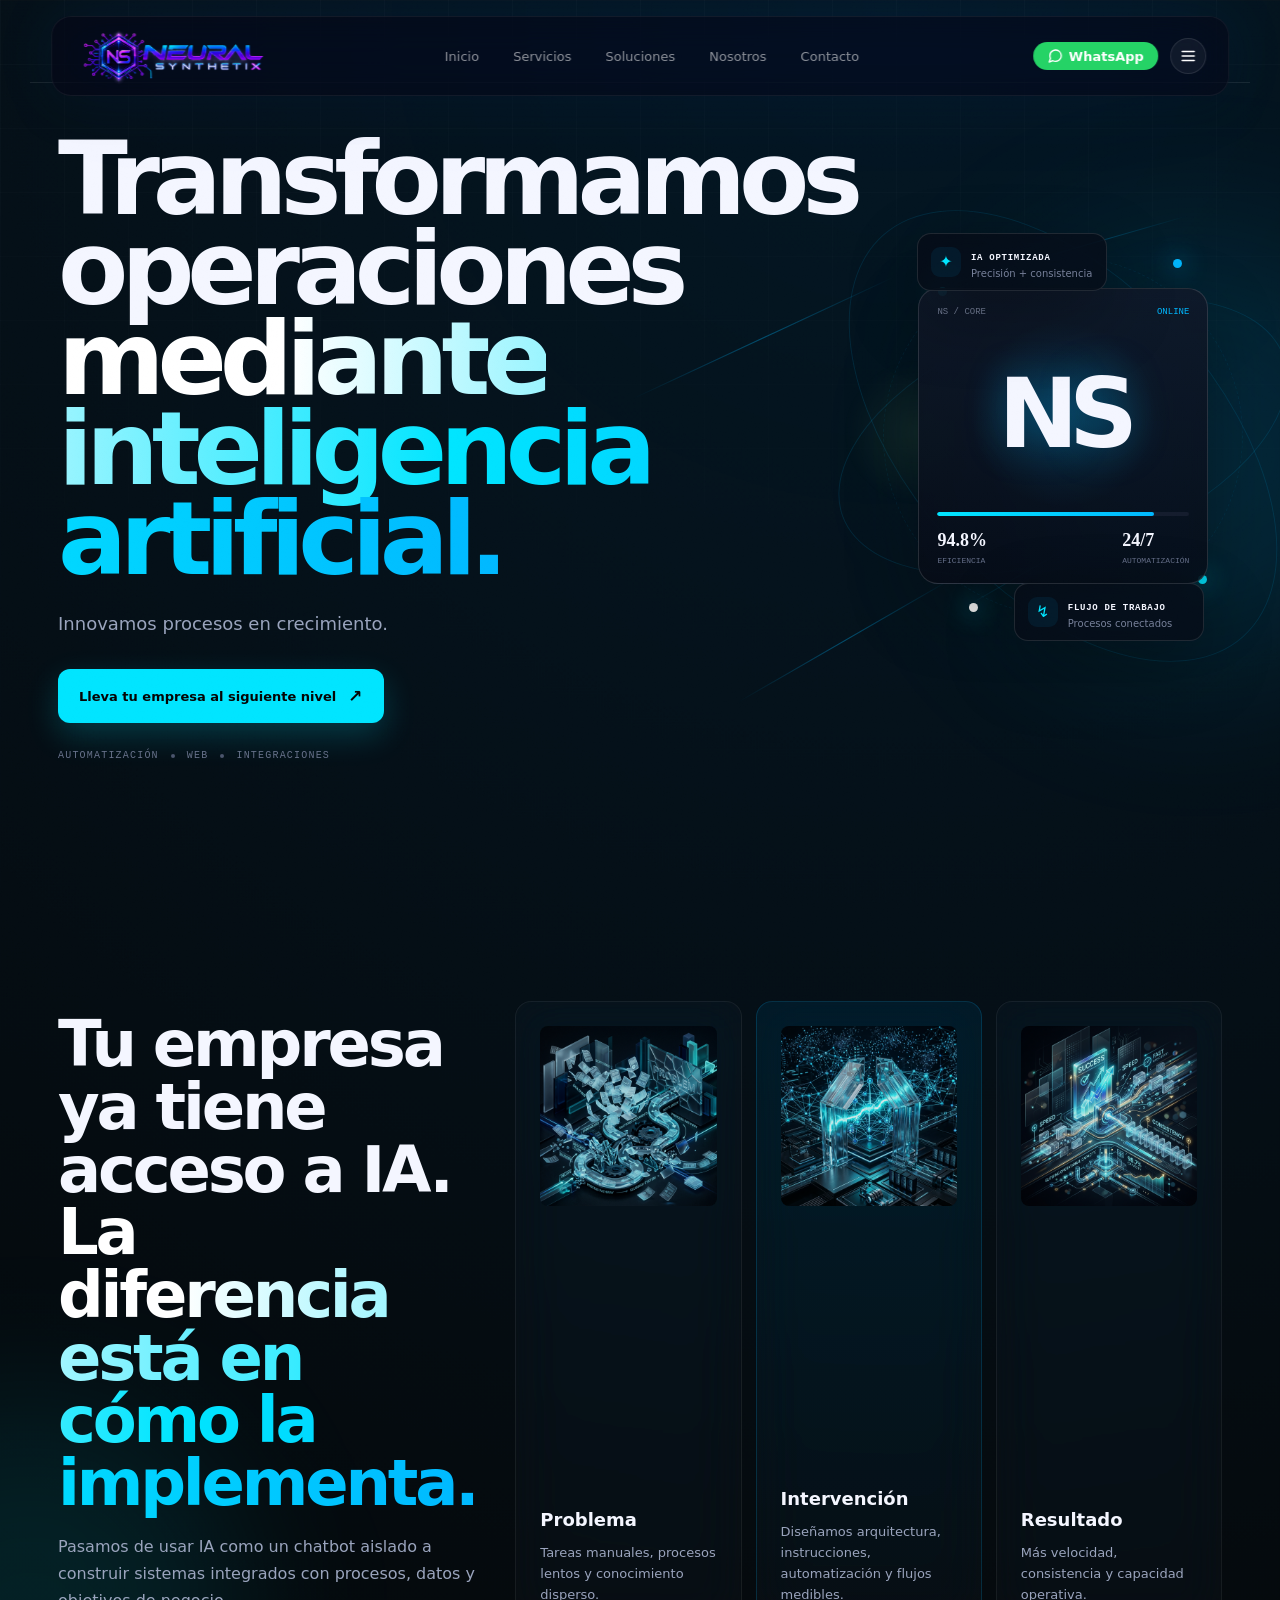
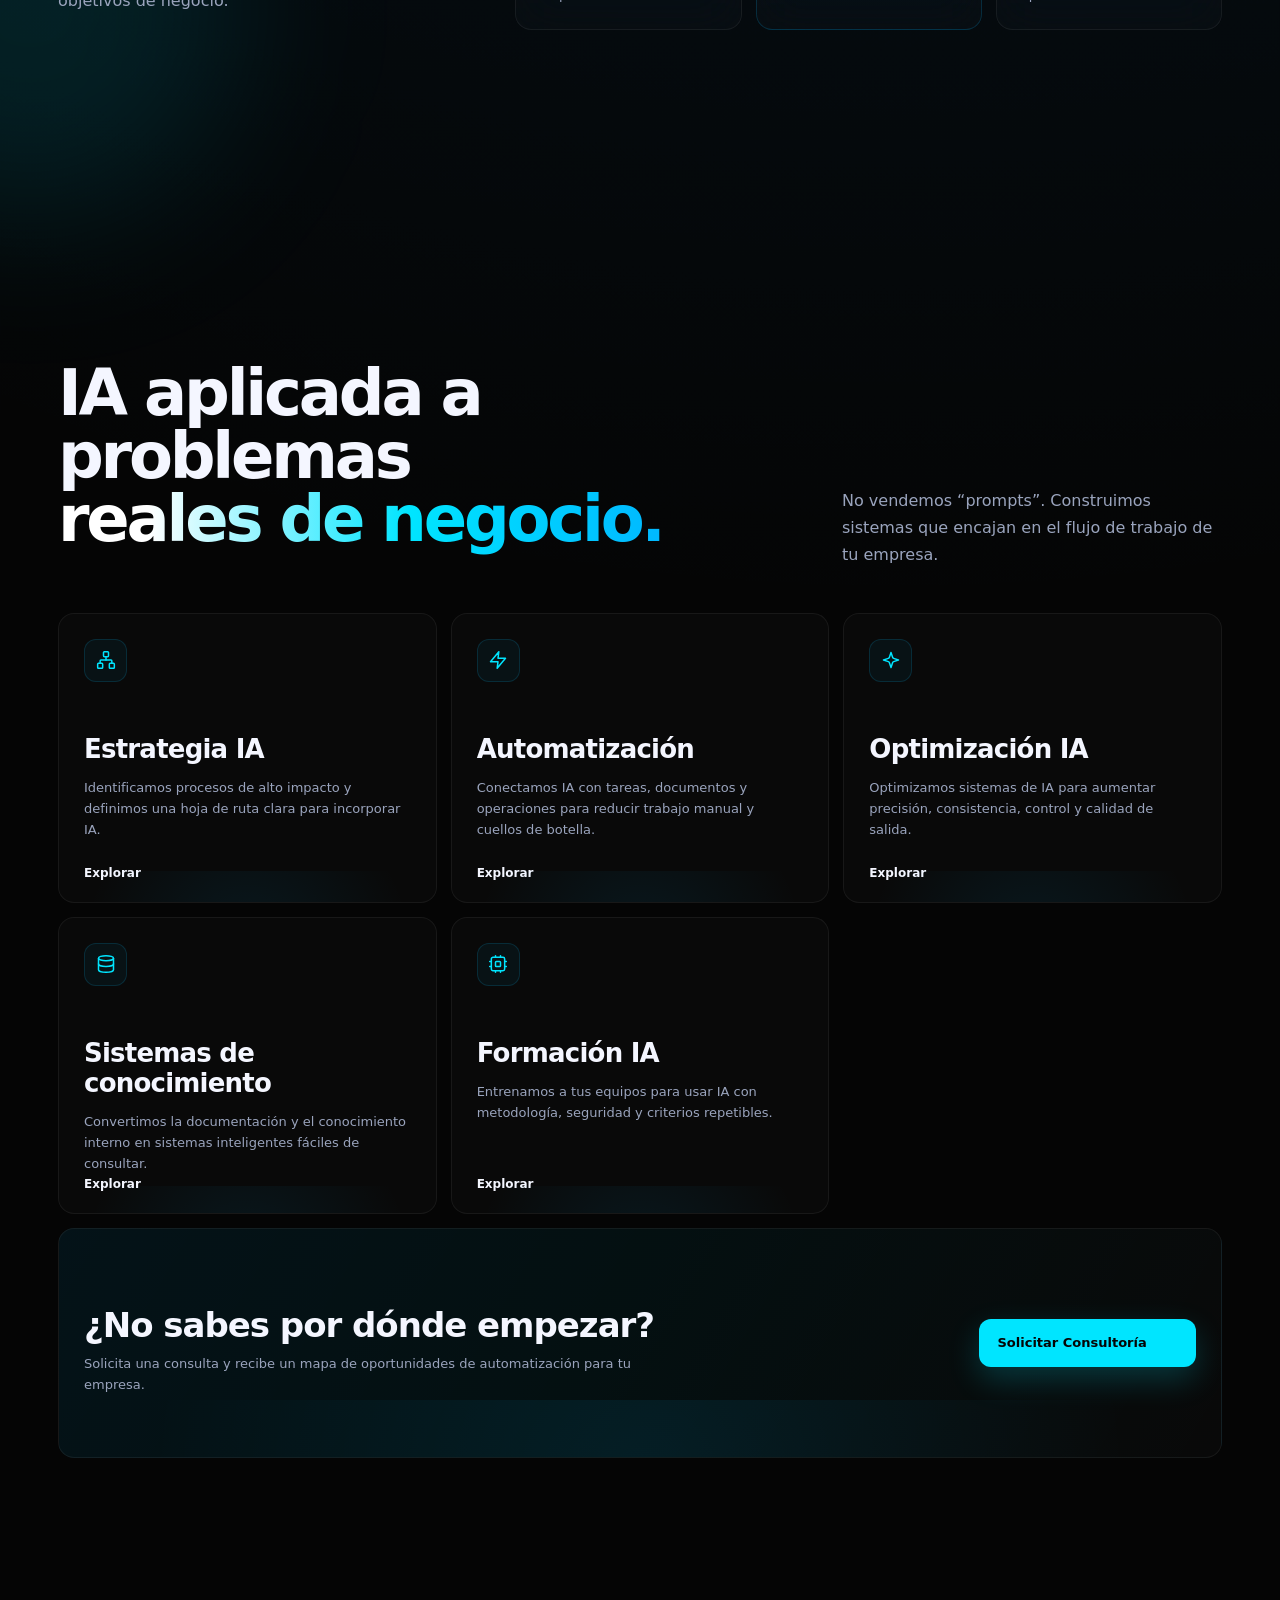
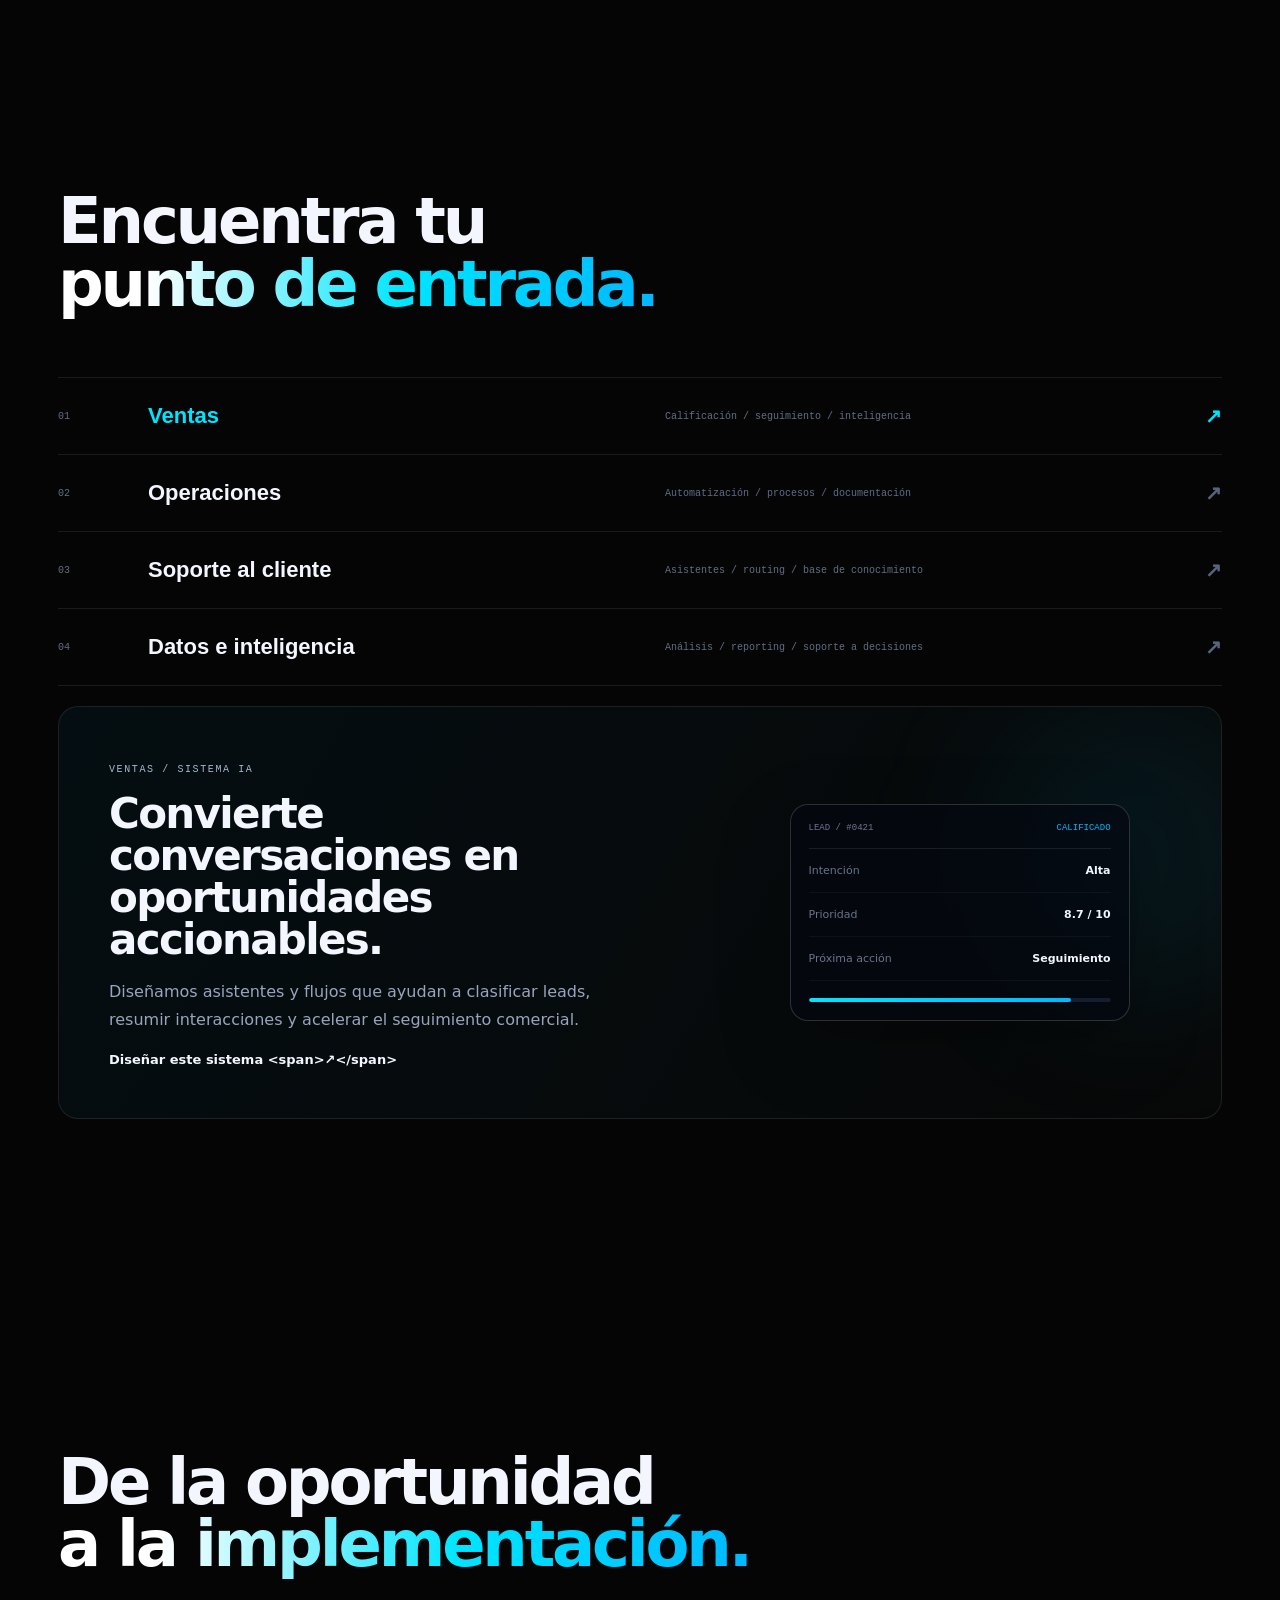
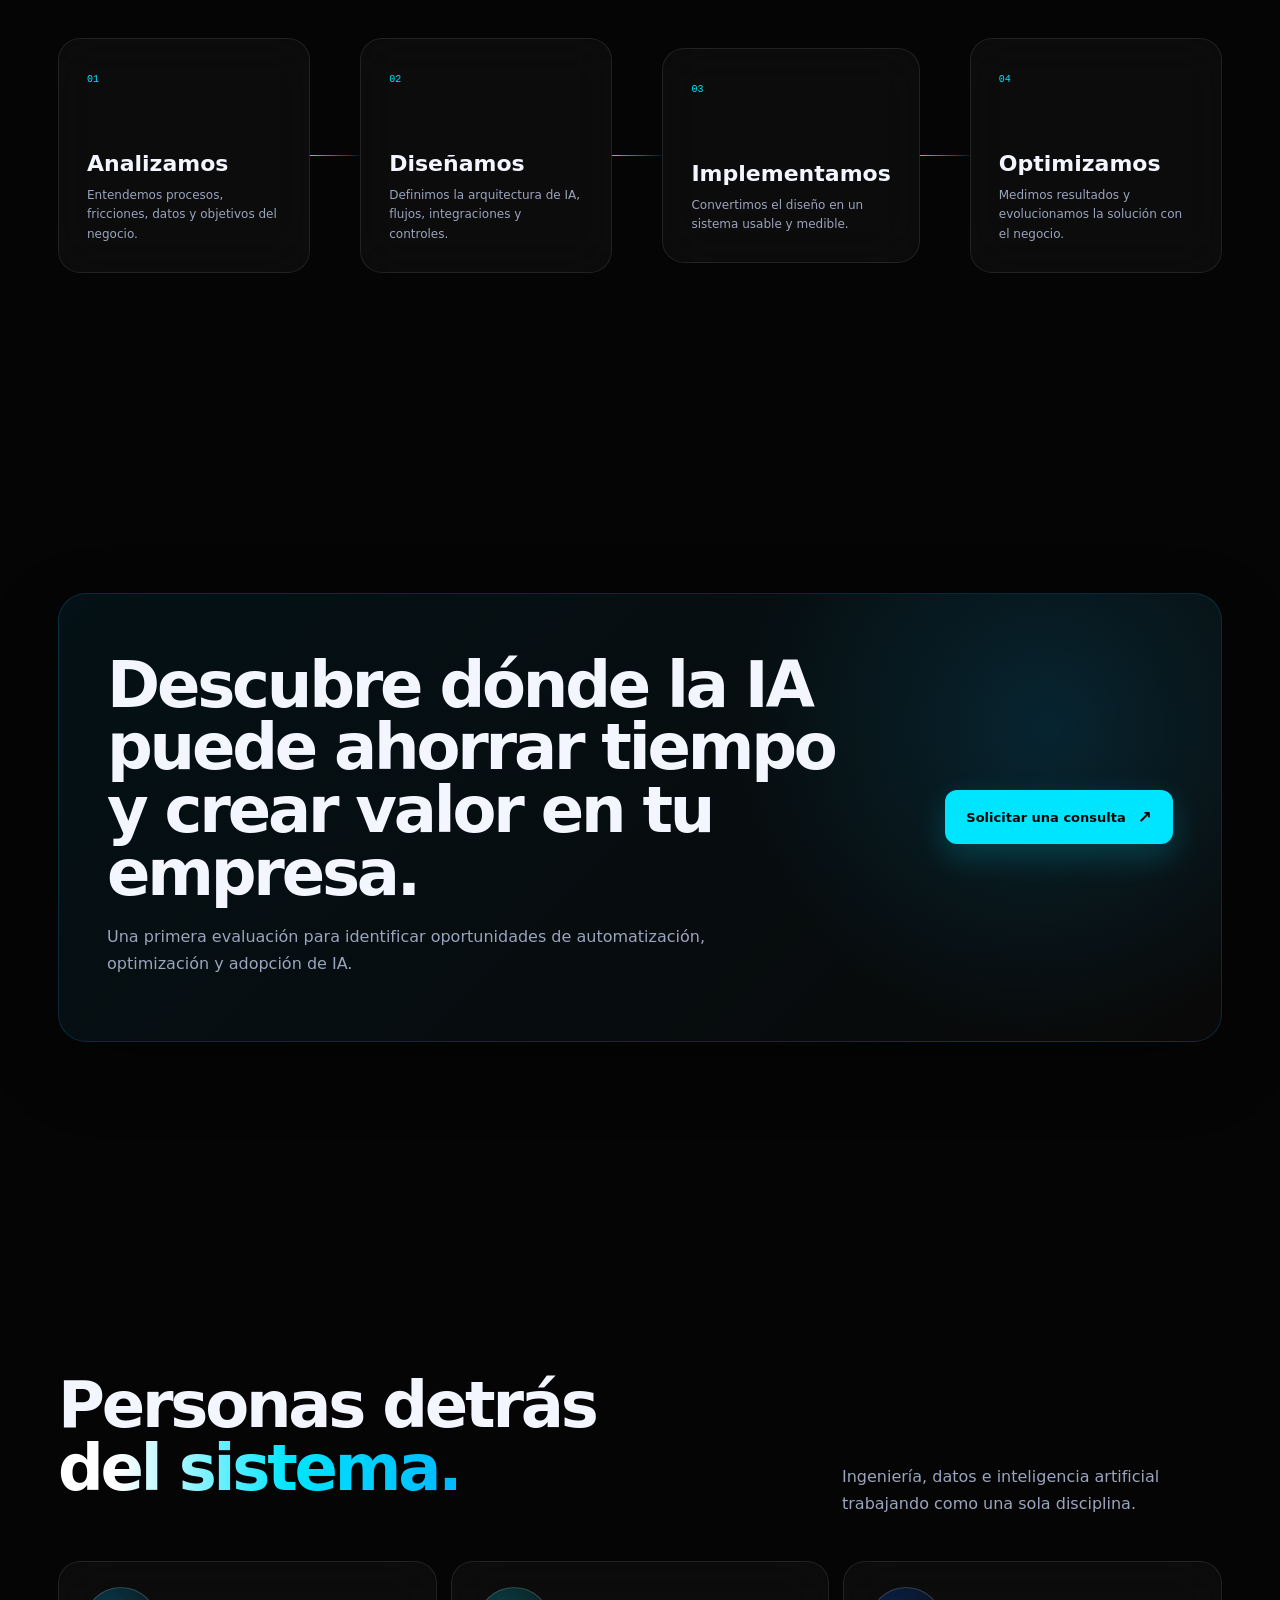
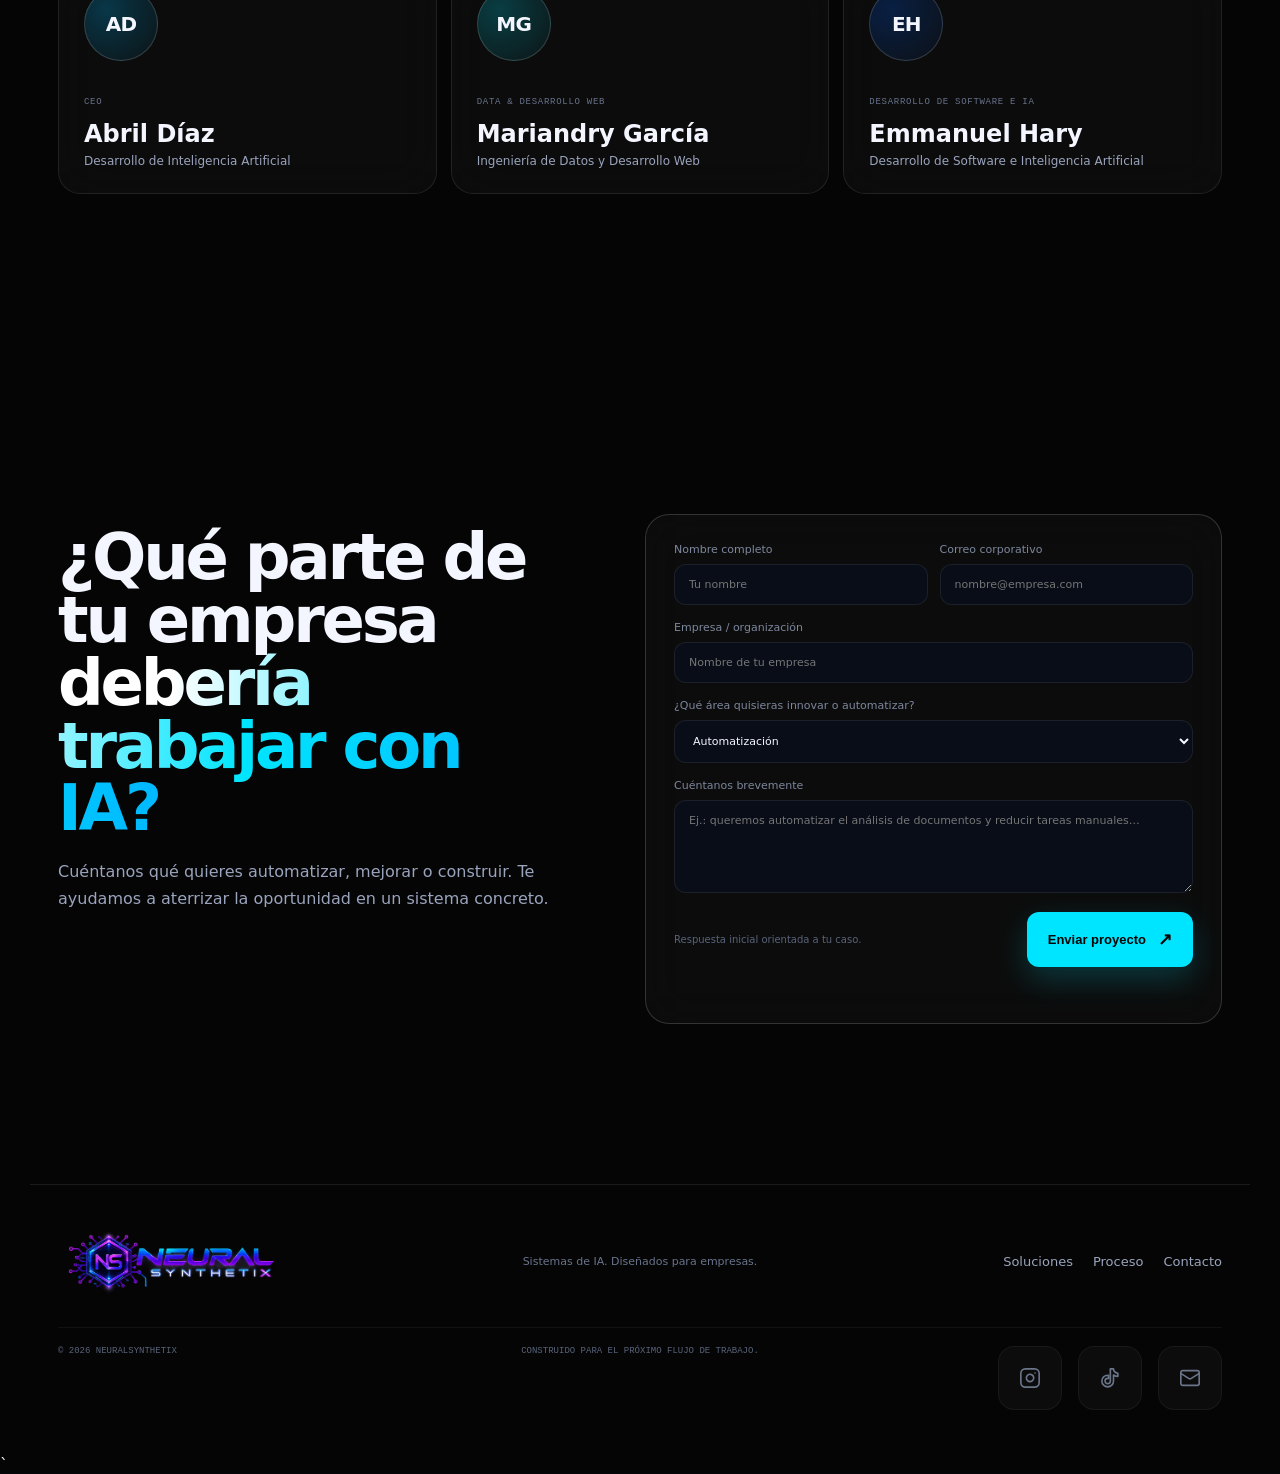
==== index.html @ 14c2a319 "Initial commit of Neural Synthetix website" ====
﻿<!doctype html>
<html lang="es">

<head>
  <meta charset="utf-8">
  <meta name="viewport" content="width=device-width, initial-scale=1">
  <meta name="description"
    content="NEURAL SYNTHETIX integra inteligencia artificial, automatización y desarrollo tecnológico para transformar procesos empresariales.">
  <meta name="robots" content="index,follow">
  <meta name="theme-color" content="#0A0A0A">
  <link rel="canonical" href="/">
  <meta property="og:type" content="website">
  <meta property="og:title" content="NEURAL SYNTHETIX — Inteligencia que transforma empresas.">
  <meta property="og:description"
    content="Inteligencia artificial, automatización y soluciones digitales avanzadas para empresas.">
  <meta property="og:image" content="assets/images/og-placeholder.svg">
  <title>Neural Synthetix | Innovando empresas</title>
  <link rel="stylesheet" href="css/style.css">
</head>

<body>
  <div class="page-noise" aria-hidden="true"></div>
  <div class="aurora aurora-a" aria-hidden="true"></div>
  <div class="aurora aurora-b" aria-hidden="true"></div>

  <header class="site-header" id="site-header">
    <a class="brand" href="#inicio" aria-label="NEURAL SYNTHETIX, inicio">
      <img src="assets/images/logo_ns_2.png" alt="NEURAL SYNTHETIX Logo" class="brand-logo">
    </a>

    <button class="menu-toggle" type="button" aria-expanded="false" aria-controls="main-nav" aria-label="Abrir menú">
      <span></span><span></span><span></span>
    </button>

    <nav class="nav" id="main-nav" aria-label="Navegación principal">
      <a href="#empresa">Empresa</a>
      <a href="#soluciones">Soluciones</a>
      <a href="#proceso">Proceso</a>
      <a href="#proyectos">Proyectos</a>
      <a href="#faq">FAQ</a>
    </nav>

    <div class="header-actions">
      <a class="nav-cta whatsapp"
        href="https://wa.me/+584268467458?text=Hola%2C%20me%20interesa%20conocer%20m%C3%A1s%20sobre%20sus%20servicios."
        target="_blank" rel="noopener" aria-label="Contactar por WhatsApp">
        <svg xmlns="http://www.w3.org/2000/svg" width="16" height="16" viewBox="0 0 24 24" fill="none"
          stroke="currentColor" stroke-width="2" stroke-linecap="round" stroke-linejoin="round">
          <path
            d="M21 11.5a8.38 8.38 0 0 1-.9 3.8 8.5 8.5 0 0 1-7.6 4.7 8.38 8.38 0 0 1-3.8-.9L3 21l1.9-5.7a8.38 8.38 0 0 1-.9-3.8 8.5 8.5 0 0 1 4.7-7.6 8.38 8.38 0 0 1 3.8-.9h.5a8.48 8.48 0 0 1 8 8v.5z" />
        </svg>
        WhatsApp
      </a>

      <div class="settings-dropdown">
        <button class="settings-toggle" aria-label="Ajustes" aria-expanded="false" id="settings-btn">
          <svg xmlns="http://www.w3.org/2000/svg" width="18" height="18" viewBox="0 0 24 24" fill="none"
            stroke="currentColor" stroke-width="2" stroke-linecap="round" stroke-linejoin="round">
            <line x1="4" y1="12" x2="20" y2="12"></line>
            <line x1="4" y1="6" x2="20" y2="6"></line>
            <line x1="4" y1="18" x2="20" y2="18"></line>
          </svg>
        </button>
        <div class="settings-menu" id="settings-menu" aria-hidden="true">
          <div class="settings-item">
            <span>Tema</span>
            <button class="theme-switch" type="button" aria-label="Cambiar tema" data-theme-toggle>
              <span class="switch-handle"></span>
            </button>
          </div>
          <div class="settings-item">
            <span>Idioma</span>
            <button class="lang" type="button" aria-label="Cambiar idioma" data-lang-toggle>
              <span class="active">ES</span><span>ING</span>
            </button>
          </div>
        </div>
      </div>
    </div>
  </header>

  <main id="main">
    <section class="hero section" id="inicio">
      <div class="hero-grid" aria-hidden="true"></div>
      <div class="hero-copy reveal">
        <h1>Transformamos operaciones<br /><span>mediante inteligencia artificial.</span></h1>
        <p class="hero-lede">Innovamos procesos en crecimiento.</p>
        <div class="hero-actions">
          <a href="#contacto" class="btn btn-primary btn-large">Lleva tu empresa al siguiente nivel
            <span>↗</span></a>
        </div>
        <div class="hero-trust"><span>Automatización</span><i></i><span>Web</span><i></i><span>Integraciones</span>
        </div>
      </div>
      <div class="hero-visual reveal delay-1" aria-label="Visualización de red neuronal">
        <div class="orbital orbital-1"></div>
        <div class="orbital orbital-2"></div>
        <div class="orbital orbital-3"></div>
        <div class="core-card">
          <div class="core-top"><span>NS / CORE</span><span>ONLINE</span></div>
          <div class="core-logo">NS</div>
          <div class="core-line"><span style="width:86%"></span></div>
          <div class="core-stats">
            <span><b>94.8%</b><small>EFFICIENCY</small></span><span><b>24/7</b><small>AUTOMATION</small></span>
          </div>
        </div>
        <div class="float-card float-a"><span class="mini-icon">✦</span>
          <div><strong>AI OPTIMIZED</strong><small>Precisión + consistencia</small></div>
        </div>
        <div class="float-card float-b"><span class="mini-icon">↯</span>
          <div><strong>WORKFLOW</strong><small>Procesos conectados</small></div>
        </div>
        <div class="node node-1"></div>
        <div class="node node-2"></div>
        <div class="node node-3"></div>
        <div class="node node-4"></div>
        <div class="connection c1"></div>
        <div class="connection c2"></div>
        <div class="connection c3"></div>
        <div class="connection c4"></div>
      </div>
    </section>

    <section class="proof section section-tight reveal">
      <div class="proof-grid">
        <div class="proof-copy">
          <h2>Tu empresa ya tiene acceso a IA.<br /><span>La diferencia está en cómo la implementa.</span></h2>
          <p>Pasamos de usar IA como un chatbot aislado a construir sistemas integrados con procesos, datos y objetivos
            de negocio.</p>
        </div>
        <div class="metric-card"><img src="assets/images/problem.jpg" alt="Problema" class="metric-img"><span class="metric-number"></span><strong>Problema</strong>
          <p>Tareas manuales, procesos lentos y conocimiento disperso.</p>
        </div>
        <div class="metric-card accent"><img src="assets/images/intervention.jpg" alt="Intervención" class="metric-img"><span class="metric-number"></span><strong>Intervención</strong>
          <p>Diseñamos arquitectura, instrucciones, automatización y flujos medibles.</p>
        </div>
        <div class="metric-card"><img src="assets/images/result.jpg" alt="Resultado" class="metric-img"><span class="metric-number"></span><strong>Resultado</strong>
          <p>Más velocidad, consistencia y capacidad operativa.</p>
        </div>
      </div>
    </section>

    <section class="solutions section" id="soluciones">
      <div class="section-head reveal">
        <div>
          <h2>IA aplicada a problemas<br /><span>reales de negocio.</span></h2>
        </div>
        <p>No vendemos “prompts”. Construimos sistemas que encajan en el flujo de trabajo de tu empresa.</p>
      </div>
      <div class="solution-grid">
        <article class="solution-card reveal">
          <div class="icon-wrap">
            <svg xmlns="http://www.w3.org/2000/svg" width="20" height="20" viewBox="0 0 24 24" fill="none"
              stroke="currentColor" stroke-width="1.8" stroke-linecap="round" stroke-linejoin="round">
              <rect x="16" y="16" width="6" height="6" rx="1" />
              <rect x="2" y="16" width="6" height="6" rx="1" />
              <rect x="9" y="2" width="6" height="6" rx="1" />
              <path d="M5 16v-3a1 1 0 0 1 1-1h12a1 1 0 0 1 1 1v3" />
              <path d="M12 12V8" />
            </svg>
          </div><span class="card-index"></span>
          <h3>Strategy</h3>
          <p>Identificamos procesos de alto impacto y definimos una hoja de ruta clara para incorporar IA.</p><a
            href="#contacto">Explorar <span>↗</span></a>
        </article>
        <article class="solution-card reveal delay-1">
          <div class="icon-wrap">
            <svg xmlns="http://www.w3.org/2000/svg" width="20" height="20" viewBox="0 0 24 24" fill="none"
              stroke="currentColor" stroke-width="1.8" stroke-linecap="round" stroke-linejoin="round">
              <polygon points="13 2 3 14 12 14 11 22 21 10 12 10 13 2" />
            </svg>
          </div><span class="card-index"></span>
          <h3>Automation</h3>
          <p>Conectamos IA con tareas, documentos y operaciones para reducir trabajo manual y cuellos de botella.</p><a
            href="#contacto">Explorar <span>↗</span></a>
        </article>
        <article class="solution-card reveal delay-2">
          <div class="icon-wrap">
            <svg xmlns="http://www.w3.org/2000/svg" width="20" height="20" viewBox="0 0 24 24" fill="none"
              stroke="currentColor" stroke-width="1.8" stroke-linecap="round" stroke-linejoin="round">
              <path
                d="m12 3-1.912 5.813a2 2 0 0 1-1.275 1.275L3 12l5.813 1.912a2 2 0 0 1 1.275 1.275L12 21l1.912-5.813a2 2 0 0 1 1.275-1.275L21 12l-5.813-1.912a2 2 0 0 1-1.275-1.275L12 3Z" />
            </svg>
          </div><span class="card-index"></span>
          <h3>AI Optimization</h3>
          <p>Optimizamos sistemas de IA para aumentar precisión, consistencia, control y calidad de salida.</p><a
            href="#contacto">Explorar <span>↗</span></a>
        </article>
        <article class="solution-card reveal">
          <div class="icon-wrap">
            <svg xmlns="http://www.w3.org/2000/svg" width="20" height="20" viewBox="0 0 24 24" fill="none"
              stroke="currentColor" stroke-width="1.8" stroke-linecap="round" stroke-linejoin="round">
              <ellipse cx="12" cy="5" rx="9" ry="3" />
              <path d="M3 5V19A9 3 0 0 0 21 19V5" />
              <path d="M3 12A9 3 0 0 0 21 12" />
            </svg>
          </div><span class="card-index"></span>
          <h3>Knowledge Systems</h3>
          <p>Convertimos la documentación y el conocimiento interno en sistemas inteligentes fáciles de consultar.</p><a
            href="#contacto">Explorar <span>↗</span></a>
        </article>
        <article class="solution-card reveal delay-1">
          <div class="icon-wrap">
            <svg xmlns="http://www.w3.org/2000/svg" width="20" height="20" viewBox="0 0 24 24" fill="none"
              stroke="currentColor" stroke-width="1.8" stroke-linecap="round" stroke-linejoin="round">
              <rect width="16" height="16" x="4" y="4" rx="2" />
              <rect width="6" height="6" x="9" y="9" rx="1" />
              <path d="M15 2v2" />
              <path d="M15 20v2" />
              <path d="M2 15h2" />
              <path d="M2 9h2" />
              <path d="M20 15h2" />
              <path d="M20 9h2" />
              <path d="M9 2v2" />
              <path d="M9 20v2" />
            </svg>
          </div><span class="card-index"></span>
          <h3>AI Training</h3>
          <p>Entrenamos a tus equipos para usar IA con metodología, seguridad y criterios repetibles.</p><a
            href="#contacto">Explorar <span>↗</span></a>
        </article>
        <article class="solution-card feature reveal delay-2">
          <div>
            <h3>¿No sabes por dónde empezar?</h3>
            <p style="margin: 0;">Solicita una consulta y recibe un mapa de oportunidades de automatización para tu
              empresa.</p>
          </div>
          <a href="#contacto" class="btn btn-primary" style="position: static; flex-shrink: 0;">Solicitar
            Consultoría <span>↗</span></a>
        </article>
      </div>
    </section>

    <section class="usecases section">
      <div class="section-head reveal">
        <div>
          <h2>Encuentra tu<br /><span>punto de entrada.</span></h2>
        </div>
      </div>
      <div class="usecase-list">
        <button class="usecase active reveal" data-usecase="ventas"><span>01</span><strong>Ventas</strong><em>Lead
            qualification / follow-up / intelligence</em><b>↗</b></button>
        <button class="usecase reveal"
          data-usecase="operaciones"><span>02</span><strong>Operaciones</strong><em>Automatización / procesos /
            documentación</em><b>↗</b></button>
        <button class="usecase reveal" data-usecase="soporte"><span>03</span><strong>Customer
            Support</strong><em>Asistentes / routing / knowledge base</em><b>↗</b></button>
        <button class="usecase reveal" data-usecase="datos"><span>04</span><strong>Data &
            Intelligence</strong><em>Análisis / reporting / decision support</em><b>↗</b></button>
      </div>
      <div class="usecase-detail reveal">
        <div class="detail-glow"></div>
        <div class="detail-content"><span class="eyebrow">VENTAS / AI SYSTEM</span>
          <h3>Convierte conversaciones en oportunidades accionables.</h3>
          <p>Diseñamos asistentes y flujos que ayudan a clasificar leads, resumir interacciones y acelerar el
            seguimiento comercial.</p><a href="#contacto">Diseñar este sistema <span>↗</span></a>
        </div>
        <div class="detail-visual">
          <div class="mini-window">
            <div class="mini-head">LEAD / #0421 <span>QUALIFIED</span></div>
            <div class="mini-row"><span>Intent</span><b>High</b></div>
            <div class="mini-row"><span>Priority</span><b>8.7 / 10</b></div>
            <div class="mini-row"><span>Next action</span><b>Follow-up</b></div>
            <div class="mini-line"><span style="width:87%"></span></div>
          </div>
        </div>
      </div>
    </section>

    <section class="process section" id="proceso">
      <div class="section-head reveal">
        <div>
          <h2>De la oportunidad<br /><span>a la implementación.</span></h2>
        </div>
      </div>
      <div class="process-grid">
        <div class="process-step reveal"><span>01</span>
          <h3>Analizamos</h3>
          <p>Entendemos procesos, fricciones, datos y objetivos del negocio.</p>
        </div>
        <div class="process-line"></div>
        <div class="process-step reveal delay-1"><span>02</span>
          <h3>Diseñamos</h3>
          <p>Definimos la arquitectura de IA, flujos, integraciones y controles.</p>
        </div>
        <div class="process-line"></div>
        <div class="process-step reveal delay-2"><span>03</span>
          <h3>Implementamos</h3>
          <p>Convertimos el diseño en un sistema usable y medible.</p>
        </div>
        <div class="process-line"></div>
        <div class="process-step reveal delay-3"><span>04</span>
          <h3>Optimizamos</h3>
          <p>Medimos resultados y evolucionamos la solución con el negocio.</p>
        </div>
      </div>
    </section>

    <section class="audit section reveal">
      <div class="audit-card">
        <div>
          <h2>Descubre dónde la IA puede ahorrar tiempo y crear valor en tu empresa.</h2>
          <p>Una primera evaluación para identificar oportunidades de automatización, optimización y adopción de IA.</p>
        </div><a class="btn btn-primary btn-large" href="#contacto">Solicitar una consulta <span>↗</span></a>
      </div>
    </section>

    <section class="team section" id="equipo">
      <div class="section-head reveal">
        <div>
          <h2>Personas detrás<br /><span>del sistema.</span></h2>
        </div>
        <p>Ingeniería, datos e inteligencia artificial trabajando como una sola disciplina.</p>
      </div>
      <div class="team-grid">
        <article class="team-card reveal">
          <div class="avatar avatar-a">AD</div><span>CEO</span>
          <h3>Abril Díaz</h3>
          <p>Desarrollo de Inteligencia Artificial</p>
        </article>
        <article class="team-card reveal delay-1">
          <div class="avatar avatar-b">MG</div><span>DATA & DESARROLLO WEB</span>
          <h3>Mariandry García</h3>
          <p>Ingeniería de Datos y Desarrollo Web</p>
        </article>
        <article class="team-card reveal delay-2">
          <div class="avatar avatar-c">EH</div><span>DESARROLLO DE SOFTWARE E IA</span>
          <h3>Emmanuel Hary</h3>
          <p>Desarrollo de Software e Inteligencia Artificial</p>
        </article>
      </div>
    </section>

    <section class="contact section" id="contacto">
      <div class="contact-layout reveal">
        <div class="contact-copy">
          <h2>¿Qué parte de tu empresa<br /><span>quisieras innovar?</span></h2>
          <p>Cuéntanos qué quieres automatizar, mejorar o construir. Te ayudamos a aterrizar la oportunidad en un
            sistema concreto.</p>
        </div>
        <form class="contact-form" id="leadForm">
          <div class="form-row"><label>Nombre y Apellido<input required name="name" autocomplete="name"
                placeholder="Tu nombre y apellido" /></label><label>Correo electrónico<input required type="email"
                name="email" autocomplete="email" placeholder="nombre@empresa.com" /></label></div>
          <label>Empresa / organización<input required name="company" autocomplete="organization"
              placeholder="Nombre de tu empresa" /></label>
          <label>¿Qué área quisieras innovar o automatizar?<select name="need">
              <option>Automatización</option>
              <option>Ventas</option>
              <option>Atención al cliente</option>
              <option>Análisis de datos</option>
              <option>Procesos internos</option>
              <option>Implementación de IA</option>
              <option>Otro</option>
            </select></label>
          <label>Cuéntanos brevemente<textarea name="message" rows="5"
              placeholder="Ej.: queremos automatizar el análisis de documentos y reducir tareas manuales…"></textarea></label>
          <div class="form-footer"><span>Respuesta inicial orientada a tu caso.</span><button
              class="btn btn-primary btn-large" type="submit">Enviar proyecto <span>↗</span></button></div>
          <p class="form-note" id="formNote" aria-live="polite"></p>
        </form>
      </div>
    </section>
  </main>

  <footer class="footer">
    <div class="footer-top"><a class="brand" href="#inicio"><img src="assets/images/logo_ns_2.png" alt="NeuralSynthetix"
          style="height: 80px; width: auto; object-fit: contain;" /></a>
      <p>Engineered for Business.</p>
      <div class="footer-links"><a href="#soluciones">Soluciones</a><a href="#proceso">Proceso</a><a
          href="#contacto">Contacto</a></div>
    </div>
    <div class="footer-bottom"><span>© <span id="year"></span> NeuralSynthetix</span><span>Built for the next
        workflow.</span>
      <div class="footer-social">
        <a href="https://www.instagram.com/neuralsynthetix?stkn=MmtvZjYwaHh6bGJ3" target="_blank" rel="noopener"
          aria-label="Instagram" class="social-icon ig">
          <svg xmlns="http://www.w3.org/2000/svg" width="22" height="22" viewBox="0 0 24 24" fill="none"
            stroke="currentColor" stroke-width="1.8" stroke-linecap="round" stroke-linejoin="round">
            <rect x="2" y="2" width="20" height="20" rx="5" ry="5" />
            <path d="M16 11.37A4 4 0 1 1 12.63 8 4 4 0 0 1 16 11.37z" />
            <line x1="17.5" y1="6.5" x2="17.51" y2="6.5" />
          </svg>
          <span>Instagram</span>
        </a>

        <a href="https://www.tiktok.com/@neuralsynthetix7?_r=1&_t=ZS-99iAKWBGDi9" target="_blank" rel="noopener"
          aria-label="TikTok" class="social-icon tk">
          <svg xmlns="http://www.w3.org/2000/svg" width="22" height="22" viewBox="0 0 24 24" fill="none"
            stroke="currentColor" stroke-width="1.8" stroke-linecap="round" stroke-linejoin="round">
            <path
              d="M19.59 6.69a4.83 4.83 0 0 1-3.77-4.25V2h-3.45v13.67a2.89 2.89 0 0 1-2.88 2.5 2.89 2.89 0 0 1-2.89-2.89 2.89 2.89 0 0 1 2.89-2.89c.28 0 .54.04.79.1V9.01a6.33 6.33 0 0 0-.79-.05 6.34 6.34 0 0 0-6.34 6.34 6.34 6.34 0 0 0 6.34 6.34 6.34 6.34 0 0 0 6.33-6.34V8.69a8.18 8.18 0 0 0 4.78 1.52V6.79a4.85 4.85 0 0 1-1.01-.1z" />
          </svg>
          <span>TikTok</span>
        </a>
        <a href="mailto:neuralsynthetix@gmail.com" aria-label="Gmail" class="social-icon gm">
          <svg xmlns="http://www.w3.org/2000/svg" width="22" height="22" viewBox="0 0 24 24" fill="none"
            stroke="currentColor" stroke-width="1.8" stroke-linecap="round" stroke-linejoin="round">
            <rect width="20" height="16" x="2" y="4" rx="2" />
            <path d="m22 7-8.97 5.7a1.94 1.94 0 0 1-2.06 0L2 7" />
          </svg>
          <span>Gmail</span>
        </a>
      </div>
    </div>
  </footer>

  <script src="js/script.js" defer></script>
</body>

</html>`
---- css/style.css ----
:root{
  --bg:#050505;--panel:#0b0d14;--panel-2:#111520;--text:#f4f6ff;--muted:#9aa4bd;--line:rgba(255,255,255,.09);--line-strong:rgba(255,255,255,.16);--cyan:#00e5ff;--cyan-2:#0073ff;--green:#00b8ff;--shadow:0 25px 70px rgba(0,0,0,.32);--radius:16px;--max:1220px
}
*{box-sizing:border-box}html{scroll-behavior:smooth}body{margin:0;background:radial-gradient(circle at 70% 0%,rgba(0, 150, 255,.13),transparent 28%),var(--bg);color:var(--text);font-family:"Plus Jakarta Sans",system-ui,sans-serif;overflow-x:hidden}body:before{content:"";position:fixed;inset:0;background-image:linear-gradient(rgba(255,255,255,.018) 1px,transparent 1px),linear-gradient(90deg,rgba(255,255,255,.018) 1px,transparent 1px);background-size:64px 64px;mask-image:linear-gradient(to bottom,black,transparent 80%);pointer-events:none;z-index:0}.page-noise{position:fixed;inset:-100px;opacity:.025;z-index:10;pointer-events:none;background-image:url("data:image/svg+xml,%3Csvg xmlns='http://www.w3.org/2000/svg' width='180' height='180' viewBox='0 0 180 180'%3E%3Cfilter id='n'%3E%3CfeTurbulence type='fractalNoise' baseFrequency='.8' numOctaves='3' stitchTiles='stitch'/%3E%3C/filter%3E%3Crect width='100%25' height='100%25' filter='url(%23n)' opacity='.35'/%3E%3C/svg%3E")}.aurora{position:fixed;border-radius:50%;filter:blur(80px);pointer-events:none;z-index:-2}.aurora-a{width:430px;height:430px;background:rgba(0, 184, 255,.12);right:-130px;top:240px}.aurora-b{width:420px;height:420px;background:rgba(0,229,255,.11);left:-180px;top:1400px}.site-header{position:fixed;z-index:30;top:16px;left:50%;transform:translateX(-50%);width:min(92%,1180px);height:64px;display:flex;align-items:center;justify-content:space-between;padding:0 22px;border:1px solid rgba(255,255,255,.06);border-radius:20px;background:rgba(8,4,22,.45);backdrop-filter:blur(28px) saturate(170%);box-shadow:0 0 60px rgba(0, 150, 255,.08),0 0 120px rgba(50,100,255,.04),0 12px 40px rgba(0,0,0,.25)}.site-header.scrolled{border-color:rgba(255,255,255,.08);background:rgba(8,4,22,.55);box-shadow:0 0 70px rgba(0, 150, 255,.1),0 0 130px rgba(50,100,255,.05),0 12px 44px rgba(0,0,0,.3)}.brand{display:flex;align-items:center;gap:10px;text-decoration:none;color:var(--text);font-family:"Outfit",system-ui,sans-serif;font-weight:700;letter-spacing:0;font-size:15px;flex-shrink:0}.brand-word span{color:var(--muted);font-weight:700}.brand-mark{position:relative;width:30px;height:30px;display:inline-block}.brand-mark:before,.brand-mark:after{content:"";position:absolute;inset:6px;border:1px solid rgba(0, 184, 255,.55);border-radius:50%}.brand-mark:after{inset:10px;border-color:rgba(0,229,255,.55)}.brand-mark span,.brand-mark i,.brand-mark b,.brand-mark em{position:absolute;width:5px;height:5px;border-radius:50%;background:var(--cyan)}.brand-mark span{left:0;top:12px}.brand-mark i{right:1px;top:4px;background:var(--green)}.brand-mark b{right:1px;bottom:4px}.brand-mark em{left:12px;top:1px;background:#fff}.nav{display:flex;gap:6px;align-items:center}.nav a{color:rgba(255,255,255,.55);text-decoration:none;font-size:13px;font-weight:500;padding:8px 14px;border-radius:999px;transition:color .25s ease,background .25s ease}.footer-links a{color:var(--muted);text-decoration:none;font-size:13px}.nav a:hover{color:#fff;background:rgba(255,255,255,.06)}.nav a.nav-active{color:#fff;position:relative}.nav a.nav-active::after{content:"";position:absolute;bottom:2px;left:50%;transform:translateX(-50%);width:55%;height:2px;border-radius:2px;background:linear-gradient(90deg,var(--cyan),var(--green))}.footer-links a:hover{color:var(--text)}.header-actions{display:flex;align-items:center;gap:12px}.lang{display:flex;gap:8px;align-items:center;background:none;border:0;color:var(--muted);font:600 12px/1 "Plus Jakarta Sans";cursor:pointer}.lang span.active{color:var(--text)}.lang span+span:before{content:"/";margin-right:8px;color:#3f4658}.menu-toggle{display:none;background:none;border:0;color:var(--text)}.menu-toggle span{display:block;width:24px;height:1px;background:#fff;margin:5px}.btn{display:inline-flex;justify-content:center;align-items:center;gap:12px;padding:13px 17px;border-radius:12px;text-decoration:none;font-weight:700;font-size:13px;border:1px solid var(--line-strong);transition:.25s ease;cursor:pointer}.btn span{font-size:17px}.btn-primary{color:#050505;background:var(--cyan);border-color:transparent;box-shadow:0 12px 32px rgba(0, 229, 255, 0.2)}.btn-primary:hover{transform:translateY(-2px);background:#33ebff;box-shadow:0 16px 40px rgba(0, 229, 255, 0.35)}.btn-ghost{color:var(--text);background:rgba(255,255,255,.025)}.btn-ghost:hover{background:rgba(255,255,255,.07)}.btn-small{padding:10px 14px}.btn-large{padding:16px 20px}.section{max-width:var(--max);margin:0 auto;padding:160px 28px}.section-tight{padding-top:80px}.hero{min-height:100vh;padding-top:110px;display:grid;grid-template-columns:1.02fr .98fr;gap:55px;align-items:center;position:relative}.hero:before{content:"";position:absolute;inset:82px 0 0;border-top:1px solid var(--line);pointer-events:none}.hero-grid{position:absolute;right:-120px;top:110px;width:62%;height:620px;background:radial-gradient(circle at 60% 46%,rgba(75,210,255,.13),transparent 18%),radial-gradient(circle at 40% 52%,rgba(175,255,125,.08),transparent 13%);filter:blur(3px);pointer-events:none}.hero-copy{position:relative;z-index:2}.eyebrow{font:500 10px/1.2 "DM Mono",monospace;letter-spacing:.16em;color:#a7bad0}.status-dot{display:inline-block;width:7px;height:7px;border-radius:50%;background:var(--green);box-shadow:0 0 18px var(--green);margin-right:8px}.hero h1{font-family:"Outfit",system-ui,sans-serif;font-size:clamp(62px,8vw,110px);line-height:.88;letter-spacing:-.07em;margin:24px 0}.hero h1 span,.section h2 span{color:transparent;background:linear-gradient(90deg,#fff 15%,var(--cyan) 58%,var(--green));-webkit-background-clip:text;background-clip:text}.hero-lede{max-width:620px;font-size:18px;line-height:1.7;color:var(--muted);margin:0}.hero-actions{display:flex;gap:12px;flex-wrap:wrap;margin-top:30px}.hero-trust{display:flex;gap:12px;align-items:center;margin-top:28px;color:#67728b;font:500 10px/1 "DM Mono",monospace;text-transform:uppercase;letter-spacing:.12em}.hero-trust i{width:4px;height:4px;border-radius:50%;background:#4b556d}.hero-visual{height:570px;position:relative;display:grid;place-items:center}.orbital{position:absolute;border:1px solid rgba(0, 184, 255,.12);border-radius:50%;transform:rotate(-20deg);animation:spin 24s linear infinite}.orbital-1{width:470px;height:240px}.orbital-2{width:540px;height:310px;transform:rotate(48deg);animation-direction:reverse;animation-duration:32s}.orbital-3{width:360px;height:360px;border-style:dashed;opacity:.6;animation-duration:40s}.core-card{position:relative;width:290px;padding:18px;border:1px solid rgba(255,255,255,.13);background:linear-gradient(180deg,rgba(16,24,40,.88),rgba(7,11,21,.84));border-radius:20px;box-shadow:var(--shadow);backdrop-filter:blur(20px) saturate(150%);z-index:4}.core-top{display:flex;justify-content:space-between;color:#77819a;font:500 9px "DM Mono",monospace}.core-top span:last-child{color:var(--green)}.core-logo{height:195px;display:grid;place-items:center;font-size:96px;font-weight:800;letter-spacing:-.1em;background:radial-gradient(circle,rgba(0, 184, 255,.14),transparent 58%);text-shadow:0 0 40px rgba(0, 184, 255,.28)}.core-line,.mini-line{height:4px;background:#151d2e;border-radius:99px;overflow:hidden}.core-line span,.mini-line span{display:block;height:100%;background:linear-gradient(90deg,var(--cyan),var(--green));border-radius:99px}.core-stats{display:flex;justify-content:space-between;padding-top:14px}.core-stats span{display:flex;flex-direction:column;gap:5px}.core-stats b{font:700 18px "Plus Jakarta Sans"}.core-stats small{font:500 8px "DM Mono",monospace;color:#66708a}.float-card{position:absolute;z-index:6;display:flex;gap:10px;align-items:center;padding:11px 13px;background:rgba(7,12,23,.78);border:1px solid rgba(255,255,255,.11);border-radius:14px;backdrop-filter:blur(14px) saturate(150%);box-shadow:var(--shadow);min-width:190px}.float-card strong{font:700 9px "DM Mono",monospace;letter-spacing:.08em}.float-card small{display:block;margin-top:4px;color:#77819a;font-size:10px}.mini-icon{display:grid;place-items:center;width:30px;height:30px;border-radius:9px;background:rgba(0, 184, 255,.08);color:var(--cyan)}.float-a{top:82px;left:6px}.float-b{bottom:80px;right:12px}.node{position:absolute;width:9px;height:9px;border-radius:50%;background:var(--cyan);box-shadow:0 0 25px var(--cyan);z-index:3}.node-1{left:9%;top:24%}.node-2{right:11%;top:19%;background:var(--green);box-shadow:0 0 25px var(--green)}.node-3{right:3%;bottom:24%}.node-4{left:19%;bottom:19%;background:#fff}.connection{position:absolute;height:1px;background:linear-gradient(90deg,transparent,rgba(0, 184, 255,.35),transparent);transform-origin:left center;z-index:1}.c1{width:260px;left:9%;top:24%;transform:rotate(-16deg)}.c2{width:290px;right:10%;top:22%;transform:rotate(155deg)}.c3{width:250px;right:4%;bottom:25%;transform:rotate(150deg)}.c4{width:220px;left:18%;bottom:20%;transform:rotate(-30deg)}@keyframes spin{to{transform:rotate(340deg)}}.section-label{font:500 10px "DM Mono",monospace;letter-spacing:.14em;color:#66728d;margin-bottom:18px}.proof-grid{display:grid;grid-template-columns:1.6fr repeat(3,1fr);gap:14px}.proof-copy{padding-right:25px}.kicker{color:var(--cyan);font:500 10px "DM Mono",monospace;text-transform:uppercase;letter-spacing:.14em}.proof-copy h2,.section-head h2,.audit h2,.contact h2{font-family:"Outfit",system-ui,sans-serif;font-size:clamp(38px,5vw,66px);line-height:.98;letter-spacing:-.05em;margin:12px 0 18px}.proof-copy p:last-child,.section-head>p,.audit p,.contact-copy>p{max-width:600px;color:var(--muted);line-height:1.7}.metric-card{padding:24px;border:1px solid rgba(255,255,255,0.06);background:rgba(255,255,255,.02);backdrop-filter:blur(24px) saturate(150%);border-radius:16px;min-height:220px;display:flex;flex-direction:column;justify-content:flex-end}.metric-card.accent{background:linear-gradient(180deg,rgba(0, 184, 255,.07),rgba(255,255,255,.02));border-color:rgba(0, 184, 255,.18)}.metric-number{font:500 10px "DM Mono",monospace;color:#64708a;margin-bottom:auto}.metric-card strong{font-size:18px}.metric-card p{color:var(--muted);font-size:13px;line-height:1.6;margin-bottom:0}.section-head{display:flex;justify-content:space-between;gap:40px;align-items:flex-end;margin-bottom:44px}.section-head>p{max-width:380px;margin:0}.solution-grid{display:grid;grid-template-columns:repeat(3,1fr);gap:14px}.solution-card{position:relative;min-height:290px;padding:25px;border-radius:16px;border:1px solid rgba(255,255,255,0.06);background:rgba(255,255,255,0.02);overflow:hidden;transition:.3s}.solution-card:hover{transform:translateY(-8px) scale(1.02);border-color:rgba(0, 184, 255,.4);box-shadow:0 15px 40px rgba(0, 184, 255,.15)}.solution-card:after{content:"";position:absolute;inset:auto -20% -45% -20%;height:160px;background:radial-gradient(circle,rgba(0, 184, 255,.09),transparent 60%);pointer-events:none}.icon-wrap{width:43px;height:43px;border-radius:12px;display:grid;place-items:center;border:1px solid rgba(0, 184, 255,.15);background:rgba(0, 184, 255,.05);color:var(--cyan);font-size:22px}.card-index{position:absolute;top:28px;right:25px;font:500 10px "DM Mono",monospace;color:#546078}.solution-card h3{font-family:"Outfit",system-ui,sans-serif;margin:52px 0 12px;font-size:26px;letter-spacing:-.03em}.solution-card p{color:var(--muted);line-height:1.65;font-size:13px}.solution-card>a:not(.btn){position:absolute;bottom:22px;left:25px;color:var(--text);font-size:12px;text-decoration:none;font-weight:700}.solution-card>a span{color:var(--cyan);margin-left:5px}.solution-card.feature{grid-column:span 3;min-height:230px;display:flex;align-items:center;justify-content:space-between;gap:30px;background:linear-gradient(120deg,rgba(0, 184, 255,.08),rgba(0,229,255,.05) 48%,rgba(255,255,255,.02))}.solution-card.feature h3{margin:15px 0 8px;font-size:34px}.solution-card.feature p{max-width:600px}.demo-shell{border:1px solid var(--line-strong);border-radius:20px;background:#070b14;box-shadow:var(--shadow);overflow:hidden}.demo-top{height:48px;border-bottom:1px solid var(--line);display:flex;align-items:center;justify-content:space-between;padding:0 18px;color:#606a81;font:500 9px "DM Mono",monospace;letter-spacing:.08em}.traffic{display:flex;gap:6px}.traffic i{display:block;width:7px;height:7px;border-radius:50%;background:#2e374a}.demo-body{display:grid;grid-template-columns:220px 1fr;min-height:520px}.demo-side{padding:22px;border-right:1px solid var(--line)}.side-title{font:500 9px "DM Mono",monospace;color:#5d6780;text-transform:uppercase}.workflow-item{display:grid;grid-template-columns:32px 1fr;gap:2px 9px;padding:13px 0;border-bottom:1px solid rgba(255,255,255,.05);color:#5e6981}.workflow-item span{grid-row:span 2;font:500 9px "DM Mono",monospace}.workflow-item b{font-size:12px;color:#8f99af}.workflow-item small{font-size:9px}.workflow-item.active b{color:var(--text)}.workflow-item.active span{color:var(--cyan)}.demo-stage{padding:35px;display:grid;grid-template-columns:1fr 1fr;gap:18px;align-content:center;background:radial-gradient(circle at 50% 50%,rgba(65,110,255,.07),transparent 38%)}.demo-caption{font:500 9px "DM Mono",monospace;color:#66718c;letter-spacing:.12em}.demo-prompt,.demo-output{border:1px solid var(--line);background:rgba(255,255,255,.03);backdrop-filter:blur(24px) saturate(150%);border-radius:18px;padding:21px}.demo-prompt p{font-size:14px;line-height:1.65;color:#d9deea}.demo-processing{grid-column:span 2;display:flex;align-items:center;gap:14px;justify-content:center;padding:12px;color:var(--muted);font-size:12px}.pulse-core{width:28px;height:28px;border-radius:50%;background:radial-gradient(circle,#fff 0 10%,var(--cyan) 11% 35%,transparent 60%);box-shadow:0 0 35px rgba(0, 184, 255,.45);animation:pulse 1.8s ease-in-out infinite}.demo-processing strong{display:block;color:var(--text)}.demo-processing small{display:block;margin-top:3px}.loader{width:90px;height:3px;background:#172034;border-radius:99px;overflow:hidden}.loader:after{content:"";display:block;width:40%;height:100%;background:linear-gradient(90deg,var(--cyan),var(--green));animation:load 1.7s infinite}.output-grid{display:grid;grid-template-columns:repeat(3,1fr);gap:10px;margin-top:18px}.output-grid div{padding:12px;border-radius:12px;background:#0b1120;border:1px solid rgba(255,255,255,.05)}.output-grid span{display:block;color:#66718b;font-size:9px}.output-grid b{display:block;margin-top:7px;font-size:15px}.output-tags{display:flex;flex-wrap:wrap;gap:7px;margin-top:15px}.output-tags span{font-size:9px;color:#a6afc3;padding:6px 8px;background:rgba(0,229,255,.04);border:1px solid rgba(0,229,255,.12);border-radius:99px}.usecase-list{border-top:1px solid var(--line)}.usecase{width:100%;display:grid;grid-template-columns:70px 1fr 1fr 40px;gap:20px;align-items:center;text-align:left;padding:25px 0;background:none;border:0;border-bottom:1px solid var(--line);color:inherit;cursor:pointer}.usecase span,.usecase em{font:500 10px "DM Mono",monospace;color:#626d84}.usecase strong{font-size:22px}.usecase b{justify-self:end;font-size:20px;color:#59647b}.usecase.active strong,.usecase:hover strong{color:var(--cyan)}.usecase.active b{color:var(--cyan)}.usecase-detail{margin-top:20px;min-height:360px;border:1px solid var(--line);border-radius:20px;background:linear-gradient(120deg,rgba(0, 184, 255,.05),rgba(255,255,255,.015));display:grid;grid-template-columns:1.1fr .9fr;overflow:hidden;position:relative}.detail-glow{position:absolute;width:300px;height:300px;border-radius:50%;background:rgba(0, 184, 255,.08);filter:blur(70px);right:-70px;top:0}.detail-content{padding:50px;position:relative;z-index:2}.detail-content h3{font-family:"Outfit",system-ui,sans-serif;font-size:42px;line-height:1;letter-spacing:-.04em;max-width:620px;margin:17px 0}.detail-content p{color:var(--muted);line-height:1.7;max-width:540px}.detail-content>a{color:var(--text);text-decoration:none;font-weight:700;font-size:13px}.detail-content>a span{color:var(--cyan)}.detail-visual{display:grid;place-items:center;padding:35px;position:relative}.mini-window{width:min(90%,340px);border:1px solid var(--line-strong);background:rgba(5,8,16,.7);padding:18px;border-radius:18px;box-shadow:var(--shadow)}.mini-head{display:flex;justify-content:space-between;font:500 9px "DM Mono",monospace;color:#6f7890;padding-bottom:15px;border-bottom:1px solid var(--line)}.mini-head span{color:var(--green)}.mini-row{display:flex;justify-content:space-between;padding:15px 0;border-bottom:1px solid rgba(255,255,255,.04);font-size:11px}.mini-row span{color:#6a7489}.mini-row b{font-weight:700}.mini-line{margin-top:17px}.process-grid{display:grid;grid-template-columns:1fr 50px 1fr 50px 1fr 50px 1fr;align-items:center}.process-step{padding:28px;border:1px solid var(--line);border-radius:22px;background:rgba(255,255,255,.03);backdrop-filter:blur(24px) saturate(150%);min-height:210px}.process-step>span{font:500 10px "DM Mono",monospace;color:var(--cyan)}.process-step h3{font-family:"Outfit",system-ui,sans-serif;font-size:22px;margin:65px 0 10px}.process-step p{font-size:12px;line-height:1.6;color:var(--muted);margin:0}.process-line{height:1px;background:linear-gradient(90deg,var(--cyan),rgba(0, 184, 255,.1))}.audit-card{display:flex;align-items:center;justify-content:space-between;gap:35px;padding:48px;border:1px solid rgba(0, 184, 255,.18);border-radius:28px;background:radial-gradient(circle at 85% 30%,rgba(0, 184, 255,.14),transparent 30%),linear-gradient(135deg,rgba(0, 184, 255,.07),rgba(255,255,255,.02));box-shadow:var(--shadow)}.audit h2{max-width:760px}.team-grid{display:grid;grid-template-columns:repeat(3,1fr);gap:14px}.team-card{padding:25px;border:1px solid var(--line);border-radius:22px;background:rgba(255,255,255,.03);backdrop-filter:blur(24px) saturate(150%)}.avatar{width:74px;height:74px;border-radius:50%;display:grid;place-items:center;font-size:20px;font-weight:800;letter-spacing:-.04em;border:1px solid var(--line-strong);margin-bottom:28px}.avatar-a{background:radial-gradient(circle at 30% 30%,rgba(0, 184, 255,.25),rgba(0, 184, 255,.04))}.avatar-b{background:radial-gradient(circle at 30% 30%,rgba(0,229,255,.23),rgba(0,229,255,.04))}.avatar-c{background:radial-gradient(circle at 30% 30%,rgba(0, 100, 255,.23),rgba(0, 100, 255,.04))}.team-card>span{font:500 9px "DM Mono",monospace;color:#68738b;letter-spacing:.08em}.team-card h3{font-family:"Outfit",system-ui,sans-serif;font-size:24px;margin:12px 0 6px}.team-card p{margin:0;color:var(--muted);font-size:12px}.contact-layout{display:grid;grid-template-columns:.95fr 1.05fr;gap:65px;align-items:start}.contact-copy h2{max-width:650px}.direct-contact{display:flex;flex-direction:column;gap:10px;margin-top:28px}.direct-contact a{font-size:14px;color:var(--text);text-decoration:none}.contact-form{padding:28px;border:1px solid var(--line-strong);background:rgba(255,255,255,.03);backdrop-filter:blur(24px) saturate(150%);border-radius:24px}.contact-form label{display:block;font-size:11px;color:#7d879d;margin-bottom:16px}.contact-form input,.contact-form select,.contact-form textarea{width:100%;margin-top:8px;border:1px solid rgba(255,255,255,.08);background:#080d18;color:var(--text);padding:13px 14px;border-radius:12px;outline:none;font:inherit}.contact-form input:focus,.contact-form select:focus,.contact-form textarea:focus{border-color:rgba(0, 184, 255,.38);box-shadow:0 0 0 3px rgba(0, 184, 255,.05)}.form-row{display:grid;grid-template-columns:1fr 1fr;gap:12px}.form-footer{display:flex;justify-content:space-between;align-items:center;gap:15px;margin-top:8px}.form-footer>span{font-size:10px;color:#59647b}.form-note{font-size:11px;color:var(--green);min-height:18px;margin:10px 0 0}.footer{max-width:var(--max);margin:0 auto;padding:36px 28px 45px;border-top:1px solid var(--line)}.footer-top{display:grid;grid-template-columns:1fr 1fr 1fr;align-items:center;gap:20px}.footer-top p{margin:0;text-align:center;color:#69748c;font-size:11px}.footer-links{display:flex;justify-content:flex-end;gap:20px}.footer-bottom{margin-top:26px;padding-top:18px;border-top:1px solid rgba(255,255,255,.05);display:grid;grid-template-columns:1fr 1fr 1fr;gap:20px;color:#59647b;font:500 9px "DM Mono",monospace}.footer-bottom:nth-last-child(n){text-transform:uppercase}.footer-bottom>span:nth-child(2){text-align:center}.footer-bottom div{display:flex;justify-content:flex-end;gap:16px}.footer-bottom a{color:#6b758a;text-decoration:none}.whatsapp-fab{position:fixed;right:18px;bottom:18px;z-index:20}.whatsapp-fab a{display:flex;align-items:center;gap:10px;background:rgba(8,13,22,.9);border:1px solid rgba(0,229,255,.2);padding:9px 11px;border-radius:999px;color:var(--text);text-decoration:none;backdrop-filter:blur(14px) saturate(150%);box-shadow:var(--shadow)}.whatsapp-fab span{width:28px;height:28px;display:grid;place-items:center;border-radius:50%;background:var(--green);color:#08110a;font-weight:800}.whatsapp-fab b{font-size:10px}.reveal{opacity:0;transform:translateY(22px);transition:opacity .8s ease,transform .8s ease}.reveal.visible{opacity:1;transform:none}.delay-1{transition-delay:.1s}.delay-2{transition-delay:.2s}.delay-3{transition-delay:.3s}@keyframes pulse{50%{transform:scale(1.18);opacity:.8}}@keyframes load{to{transform:translateX(220%)}}@media(max-width:1050px){.nav{gap:15px}.hero{grid-template-columns:1fr;min-height:auto;padding-top:145px}.hero-visual{min-height:470px}.proof-grid{grid-template-columns:1fr 1fr}.proof-copy{grid-column:span 2}.solution-grid{grid-template-columns:1fr 1fr}.solution-card.feature{grid-column:span 2}.process-grid{grid-template-columns:1fr 50px 1fr}.process-step:nth-of-type(3),.process-line:nth-of-type(4){margin-top:14px}.team-grid{grid-template-columns:1fr 1fr}.contact-layout{grid-template-columns:1fr}.footer-top,.footer-bottom{grid-template-columns:1fr}.footer-top p,.footer-bottom>span:nth-child(2){text-align:left}.footer-links,.footer-bottom div{justify-content:flex-start}}@media(max-width:760px){.site-header{padding:0 18px;width:min(96%,580px);top:10px}.nav{position:absolute;display:none;left:0;right:0;top:72px;padding:18px;border:1px solid var(--line);background:rgba(8,4,22,.96);border-radius:18px;flex-direction:column}.nav.open{display:flex}.header-actions .btn,.lang{display:none}.menu-toggle{display:block}.section{padding:95px 17px}.hero{padding-top:95px;gap:15px}.hero h1{font-size:clamp(52px,16vw,84px)}.hero-lede{font-size:16px}.hero-visual{height:430px;min-height:430px}.core-card{width:240px}.core-logo{height:160px;font-size:75px}.orbital-1{width:370px;height:190px}.orbital-2{width:420px;height:250px}.float-a{top:45px;left:-5px}.float-b{bottom:40px;right:-4px}.proof-grid,.solution-grid,.team-grid{grid-template-columns:1fr}.proof-copy,.solution-card.feature{grid-column:auto}.section-head{display:block}.section-head>p{margin-top:18px}.solution-card.feature{display:block}.solution-card.feature .btn{margin-top:15px}.demo-body{grid-template-columns:1fr}.demo-side{display:none}.demo-stage{grid-template-columns:1fr;padding:18px}.demo-processing{grid-column:auto}.usecase{grid-template-columns:40px 1fr 40px}.usecase em{display:none}.usecase-detail{grid-template-columns:1fr}.detail-content{padding:28px}.detail-content h3{font-size:34px}.detail-visual{padding:0 20px 30px}.process-grid{grid-template-columns:1fr}.process-line{height:25px;width:1px;margin-left:28px}.audit-card{padding:30px;display:block}.audit-card .btn{margin-top:20px}.form-row{grid-template-columns:1fr}.form-footer{display:block}.form-footer .btn{margin-top:12px;width:100%}.whatsapp-fab b{display:none}.whatsapp-fab a{width:46px;height:46px;padding:0;justify-content:center}.footer-links{flex-wrap:wrap}}
@media(prefers-reduced-motion:reduce){*,*:before,*:after{animation:none!important;transition:none!important;scroll-behavior:auto!important}}

/* ===== Language switcher / transitions ===== */
.lang {
  position: relative;
  min-width: 74px;
  height: 36px;
  display: inline-flex;
  align-items: center;
  justify-content: space-between;
  gap: 0;
  padding: 3px;
  border: 1px solid rgba(255,255,255,.11);
  border-radius: 999px;
  background: rgba(255,255,255,.045);
  box-shadow: inset 0 1px 0 rgba(255,255,255,.04), 0 6px 24px rgba(0,0,0,.16);
  overflow: hidden;
  cursor: pointer;
}

.lang::before {
  content: '';
  position: absolute;
  top: 3px;
  bottom: 3px;
  left: 3px;
  width: calc(50% - 3px);
  border-radius: 999px;
  background: linear-gradient(135deg, rgba(0, 184, 255,.24), rgba(0,229,255,.34));
  border: 1px solid rgba(255,255,255,.08);
  box-shadow: 0 0 18px rgba(0, 184, 255,.18);
  transform: translateX(0);
  transition: transform .35s cubic-bezier(.22,1,.36,1), background .35s ease, box-shadow .35s ease;
}

.lang:has(span:nth-child(2).active)::before { transform: translateX(100%); }

.lang span {
  position: relative;
  z-index: 1;
  width: 50%;
  text-align: center;
  font: 600 10px/1 'DM Mono', monospace;
  letter-spacing: .06em;
  color: rgba(255,255,255,.42);
  transition: color .25s ease, transform .25s ease;
}

.lang span.active {
  color: #fff;
  transform: scale(1.03);
}

.lang:hover::before { box-shadow: 0 0 24px rgba(0, 184, 255,.3); }
.lang:focus-visible { outline: 2px solid rgba(0, 184, 255,.8); outline-offset: 3px; }

body.language-switching main,
body.language-switching footer {
  opacity: .72;
  filter: blur(.55px);
  transform: translateY(3px);
}

main, footer {
  transition: opacity .18s ease, filter .18s ease, transform .18s ease;
}

.detail-content, .mini-window {
  transition: opacity .16s ease, transform .16s ease, filter .16s ease;
}
.detail-switching {
  opacity: .15;
  transform: translateY(7px);
  filter: blur(2px);
}

@media (prefers-reduced-motion: reduce) {
  .lang::before,
  .lang span,
  main,
  footer,
  .detail-content,
  .mini-window { transition: none !important; }
}

/* =========================================================
   BRAND LOGO
   ========================================================= */
.brand-logo {
  height: 50px;
  width: auto;
  object-fit: contain;
  flex-shrink: 0;
  border-radius: 4px;
  /* Make the black background transparent */
  mix-blend-mode: lighten;
  transition: transform .3s ease;
}
.brand:hover .brand-logo {
  transform: scale(1.06);
}

/* Light mode logo — transparent bg */
.light-mode .brand-logo {
  mix-blend-mode: multiply;
}
.light-mode .brand:hover .brand-logo {
  transform: scale(1.06);
}

/* =========================================================
   THEME TOGGLE BUTTON
   ========================================================= */
.theme-toggle {
  background: rgba(255, 255, 255, 0.05);
  border: 1px solid rgba(255, 255, 255, 0.1);
  color: var(--text);
  cursor: pointer;
  width: 36px;
  height: 36px;
  border-radius: 50%;
  display: grid;
  place-items: center;
  transition: background .3s ease, border-color .3s ease, transform .3s ease, box-shadow .3s ease;
  font-size: 16px;
}
.theme-toggle:hover {
  background: rgba(255, 255, 255, 0.1);
  transform: scale(1.1);
  box-shadow: 0 0 18px rgba(0, 184, 255,.2);
}

/* =========================================================
   SMOOTH THEME TRANSITION
   ========================================================= */
body,
body:before,
.site-header,
.solution-card,
.metric-card,
.process-step,
.team-card,
.contact-form,
.demo-shell,
.core-card,
.float-card,
.mini-window,
.hero h1 span,
.section h2 span,
.btn-primary,
.nav a,
.footer-links a,
.whatsapp-fab a,
.aurora {
  transition: background .45s ease, color .3s ease, border-color .3s ease, box-shadow .3s ease;
}

/* =========================================================
   LIGHT MODE — FULL OVERHAUL
   ========================================================= */
:root.light-mode {
  --bg: #ffffff;
  --panel: #ffffff;
  --panel-2: #f0f2f7;
  --text: #0d0f1a;
  --muted: #5a6175;
  --line: rgba(0, 0, 0, 0.08);
  --line-strong: rgba(0, 0, 0, 0.14);
  --shadow: 0 8px 32px rgba(0, 100, 255,.10);
  --cyan: #9b00e8;
  --cyan-2: #7b00c7;
  --green: #0077ff;
}

/* — Body & background — */
body.light-mode {
  background: #ffffff;
  color: var(--text);
}
body.light-mode:before {
  background-image:
    linear-gradient(rgba(0,0,0,.03) 1px, transparent 1px),
    linear-gradient(90deg, rgba(0,0,0,.03) 1px, transparent 1px);
  mask-image: linear-gradient(to bottom, rgba(0,0,0,.35), transparent 60%);
}

/* — Noise & Auroras softer — */
.light-mode .page-noise { opacity: .012; }
.light-mode .aurora-a {
  background: rgba(155, 0, 232, .06);
  filter: blur(100px);
}
.light-mode .aurora-b {
  background: rgba(0, 119, 255, .06);
  filter: blur(100px);
}

/* — Header — */
.light-mode .site-header {
  background: rgba(255,255,255,.5);
  border-color: rgba(0,0,0,.05);
  border-radius: 20px;
  box-shadow: 0 0 50px rgba(155,0,232,.05), 0 0 100px rgba(0,119,255,.03), 0 8px 32px rgba(0, 100, 255,.06);
}
.light-mode .site-header.scrolled {
  background: rgba(255,255,255,.6);
  border-color: rgba(0,0,0,.06);
  box-shadow: 0 0 60px rgba(155,0,232,.06), 0 0 110px rgba(0,119,255,.04), 0 12px 36px rgba(0, 100, 255,.08);
}
.light-mode .nav a { color: rgba(0,0,0,.45); }
.light-mode .nav a:hover { color: #0d0f1a; background: rgba(0,0,0,.04); }
.light-mode .nav a.nav-active { color: #0d0f1a; }
.light-mode .nav a.nav-active::after { background: linear-gradient(90deg, #9b00e8, #0077ff); }

/* — Theme toggle in light mode — */
.light-mode .theme-toggle {
  background: rgba(0, 0, 0, 0.04);
  border-color: rgba(0, 0, 0, 0.12);
}
.light-mode .theme-toggle:hover {
  background: rgba(0, 0, 0, 0.08);
  box-shadow: 0 0 18px rgba(155,0,232,.15);
}

/* — Language toggle — */
.light-mode .lang {
  background: rgba(0,0,0,0.04);
  border: 1px solid rgba(0,0,0,0.1);
  box-shadow: inset 0 1px 0 rgba(255,255,255,.6), 0 2px 8px rgba(0,0,0,.06);
}
.light-mode .lang span { color: rgba(0,0,0,0.4); }
.light-mode .lang span.active { color: #0d0f1a; }
.light-mode .lang::before {
  background: linear-gradient(135deg, rgba(155,0,232,.18), rgba(0,119,255,.22));
  border-color: rgba(0,0,0,.06);
  box-shadow: 0 0 12px rgba(155,0,232,.1);
}

/* — Hero — */
.light-mode .hero:before { border-top-color: rgba(0,0,0,.06); }
.light-mode .hero-grid {
  background: radial-gradient(circle at 60% 46%,rgba(155,0,232,.06),transparent 18%),
              radial-gradient(circle at 40% 52%,rgba(0,119,255,.05),transparent 13%);
}
.light-mode .hero h1 span,
.light-mode .section h2 span {
  background: linear-gradient(90deg, #0d0f1a 15%, #9b00e8 58%, #0077ff);
  -webkit-background-clip: text;
  background-clip: text;
}
.light-mode .eyebrow { color: #6b7490; }
.light-mode .status-dot {
  background: #0077ff;
  box-shadow: 0 0 14px rgba(0,119,255,.35);
}
.light-mode .hero-lede { color: #5a6175; }
.light-mode .hero-trust { color: #8b93a8; }
.light-mode .hero-trust i { background: #b0b8ca; }

/* — Buttons — */
.light-mode .btn-primary {
  color: #fff;
  background: linear-gradient(135deg, #9b00e8, #0077ff);
  border-color: transparent;
  box-shadow: 0 6px 24px rgba(155,0,232,.18);
}
.light-mode .btn-primary:hover {
  box-shadow: 0 10px 32px rgba(155,0,232,.28);
}
.light-mode .btn-ghost {
  color: #0d0f1a;
  background: rgba(0,0,0,.03);
  border-color: rgba(0,0,0,.12);
}
.light-mode .btn-ghost:hover {
  background: rgba(0,0,0,.06);
}
.light-mode .btn { border-color: rgba(0,0,0,.12); }

/* — Orbital / visual — */
.light-mode .orbital { border-color: rgba(155,0,232,.1); }
.light-mode .node { box-shadow: 0 0 18px rgba(155,0,232,.25); }
.light-mode .node-2 { box-shadow: 0 0 18px rgba(0,119,255,.25); }
.light-mode .connection { background: linear-gradient(90deg, transparent, rgba(155,0,232,.2), transparent); }

/* — Core card — */
.light-mode .core-card {
  background: linear-gradient(180deg, rgba(255,255,255,.95), rgba(248,248,252,.92));
  border-color: rgba(0,0,0,.1);
  box-shadow: 0 12px 40px rgba(0, 100, 255,.1);
}
.light-mode .core-top { color: #8b93a8; }
.light-mode .core-top span:last-child { color: #0077ff; }
.light-mode .core-logo {
  background: radial-gradient(circle, rgba(155,0,232,.08), transparent 58%);
  text-shadow: 0 0 30px rgba(155,0,232,.15);
}
.light-mode .core-line, .light-mode .mini-line { background: #e8ecf2; }
.light-mode .core-stats small { color: #8b93a8; }

/* — Float cards — */
.light-mode .float-card {
  background: rgba(255,255,255,.88);
  border-color: rgba(0,0,0,.08);
  box-shadow: 0 8px 28px rgba(0, 100, 255,.1);
}
.light-mode .float-card small { color: #8b93a8; }
.light-mode .mini-icon {
  background: rgba(155,0,232,.06);
  color: #9b00e8;
}

/* — Metric cards — */
.light-mode .metric-card {
  background: rgba(255,255,255,.75);
  border-color: rgba(0,0,0,.08);
  box-shadow: 0 4px 16px rgba(0, 100, 255,.06);
  backdrop-filter: blur(16px);
}
.light-mode .metric-card.accent {
  background: linear-gradient(180deg, rgba(155,0,232,.04), rgba(255,255,255,.6));
  border-color: rgba(155,0,232,.14);
}
.light-mode .metric-number { color: #8b93a8; }

/* — Solution cards — */
.light-mode .solution-card {
  background: linear-gradient(180deg, rgba(255,255,255,.92), rgba(248,248,252,.85));
  border-color: rgba(0,0,0,.08);
  box-shadow: 0 4px 16px rgba(0, 100, 255,.06);
}
.light-mode .solution-card:hover {
  border-color: rgba(155,0,232,.3);
  box-shadow: 0 12px 36px rgba(155,0,232,.1);
}
.light-mode .solution-card:after {
  background: radial-gradient(circle, rgba(155,0,232,.04), transparent 60%);
}
.light-mode .icon-wrap {
  border-color: rgba(155,0,232,.12);
  background: rgba(155,0,232,.04);
  color: #9b00e8;
}
.light-mode .card-index { color: #a0a8b8; }
.light-mode .solution-card p { color: #5a6175; }
.light-mode .solution-card.feature {
  background: linear-gradient(120deg, rgba(155,0,232,.04), rgba(0,119,255,.03) 48%, rgba(255,255,255,.6));
}

/* — Demo shell — */
.light-mode .demo-shell {
  background: #fff;
  border-color: rgba(0,0,0,.1);
  box-shadow: 0 8px 32px rgba(0, 100, 255,.08);
}
.light-mode .demo-top {
  border-bottom-color: rgba(0,0,0,.07);
  color: #8b93a8;
}
.light-mode .traffic i { background: #d0d4de; }
.light-mode .demo-side { border-right-color: rgba(0,0,0,.07); }
.light-mode .side-title { color: #8b93a8; }
.light-mode .workflow-item { color: #8b93a8; border-bottom-color: rgba(0,0,0,.04); }
.light-mode .workflow-item b { color: #6b7490; }
.light-mode .workflow-item.active b { color: #0d0f1a; }
.light-mode .workflow-item.active span { color: #9b00e8; }
.light-mode .demo-stage {
  background: radial-gradient(circle at 50% 50%, rgba(155,0,232,.03), transparent 38%);
}
.light-mode .demo-caption { color: #8b93a8; }
.light-mode .demo-prompt, .light-mode .demo-output {
  border-color: rgba(0,0,0,.08);
  background: rgba(255,255,255,.6);
}
.light-mode .demo-prompt p { color: #3a3f52; }
.light-mode .demo-processing { color: #5a6175; }
.light-mode .pulse-core {
  box-shadow: 0 0 25px rgba(155,0,232,.25);
}
.light-mode .loader { background: #e8ecf2; }
.light-mode .output-grid div {
  background: #f5f7fb;
  border-color: rgba(0,0,0,.06);
}
.light-mode .output-grid span { color: #8b93a8; }
.light-mode .output-tags span {
  color: #5a6175;
  background: rgba(0,119,255,.04);
  border-color: rgba(0,119,255,.1);
}

/* — Use cases — */
.light-mode .usecase-list { border-top-color: rgba(0,0,0,.07); }
.light-mode .usecase { border-bottom-color: rgba(0,0,0,.07); }
.light-mode .usecase span, .light-mode .usecase em { color: #8b93a8; }
.light-mode .usecase b { color: #a0a8b8; }
.light-mode .usecase.active strong, .light-mode .usecase:hover strong { color: #9b00e8; }
.light-mode .usecase.active b { color: #9b00e8; }
.light-mode .usecase-detail {
  border-color: rgba(0,0,0,.08);
  background: linear-gradient(120deg, rgba(155,0,232,.03), rgba(255,255,255,.7));
}
.light-mode .detail-glow {
  background: rgba(155,0,232,.04);
}
.light-mode .detail-content p { color: #5a6175; }
.light-mode .mini-window {
  background: rgba(255,255,255,.85);
  border-color: rgba(0,0,0,.1);
  box-shadow: 0 8px 28px rgba(0, 100, 255,.08);
}
.light-mode .mini-head { color: #8b93a8; }
.light-mode .mini-head span { color: #0077ff; }
.light-mode .mini-row { border-bottom-color: rgba(0,0,0,.04); }
.light-mode .mini-row span { color: #8b93a8; }

/* — Process — */
.light-mode .process-step {
  background: rgba(255,255,255,.75);
  border-color: rgba(0,0,0,.08);
  box-shadow: 0 4px 16px rgba(0, 100, 255,.06);
}
.light-mode .process-step > span { color: #9b00e8; }
.light-mode .process-step p { color: #5a6175; }
.light-mode .process-line { background: linear-gradient(90deg, #9b00e8, rgba(155,0,232,.08)); }

/* — Audit — */
.light-mode .audit-card {
  border-color: rgba(155,0,232,.12);
  background: radial-gradient(circle at 85% 30%, rgba(155,0,232,.06), transparent 30%),
              linear-gradient(135deg, rgba(155,0,232,.03), rgba(255,255,255,.7));
  box-shadow: 0 8px 32px rgba(0, 100, 255,.08);
}

/* — Team — */
.light-mode .team-card {
  background: rgba(255,255,255,.75);
  border-color: rgba(0,0,0,.08);
  box-shadow: 0 4px 16px rgba(0, 100, 255,.06);
}
.light-mode .team-card > span { color: #8b93a8; }
.light-mode .team-card p { color: #5a6175; }
.light-mode .avatar { border-color: rgba(0,0,0,.08); }

/* — Contact — */
.light-mode .contact-form {
  background: rgba(255,255,255,.75);
  border-color: rgba(0,0,0,.1);
  box-shadow: 0 8px 32px rgba(0, 100, 255,.06);
}
.light-mode .contact-form label { color: #6b7490; }
.light-mode .contact-form input,
.light-mode .contact-form select,
.light-mode .contact-form textarea {
  background: #f5f7fb;
  border-color: rgba(0,0,0,.1);
  color: #0d0f1a;
}
.light-mode .contact-form input:focus,
.light-mode .contact-form select:focus,
.light-mode .contact-form textarea:focus {
  border-color: rgba(155,0,232,.35);
  box-shadow: 0 0 0 3px rgba(155,0,232,.06);
}
.light-mode .form-footer > span { color: #a0a8b8; }
.light-mode .direct-contact a { color: #0d0f1a; }

/* — Section labels & kicker — */
.light-mode .section-label { color: #8b93a8; }
.light-mode .kicker { color: #9b00e8; }

/* — Footer — */
.light-mode .footer { border-top-color: rgba(0,0,0,.07); }
.light-mode .footer-top p { color: #8b93a8; }
.light-mode .footer-links a { color: #5a6175; }
.light-mode .footer-links a:hover { color: #0d0f1a; }
.light-mode .footer-bottom { color: #a0a8b8; border-top-color: rgba(0,0,0,.04); }
.light-mode .footer-bottom a { color: #8b93a8; }

/* — WhatsApp FAB — */
.light-mode .whatsapp-fab a {
  background: rgba(255,255,255,.92);
  border-color: rgba(0,119,255,.15);
  color: #0d0f1a;
  box-shadow: 0 6px 20px rgba(0, 100, 255,.1);
}
.light-mode .whatsapp-fab span { background: #0077ff; color: #fff; }

/* — Proof copy — */
.light-mode .proof-copy p:last-child,
.light-mode .section-head > p,
.light-mode .audit p,
.light-mode .contact-copy > p { color: #5a6175; }

/* --- CUSTOM ADDITIONS: BRAND, SETTINGS, WHATSAPP, LIGHT MODE --- */
.site-header { height: auto; min-height: 80px; }
.brand-logo { height: 70px; width: auto; object-fit: contain; }

.header-actions { display: flex; align-items: center; gap: 12px; }
.nav-cta.whatsapp {
  display: inline-flex; align-items: center; justify-content: center; gap: 6px;
  background: #25D366; color: #fff; font-weight: 600; text-decoration: none;
  padding: 6px 14px; border-radius: 99px; font-size: 13px;
  transition: transform .2s, box-shadow .2s; border: none;
}
.nav-cta.whatsapp:hover {
  transform: translateY(-2px); box-shadow: 0 4px 12px rgba(37,211,102,.3);
}

.settings-dropdown { position: relative; }
.settings-toggle {
  background: rgba(255,255,255,.05); border: 1px solid rgba(255,255,255,.1);
  color: #fff; cursor: pointer; border-radius: 50%;
  width: 36px; height: 36px; display: grid; place-items: center;
  transition: background .2s, transform .2s;
}
.settings-toggle:hover { background: rgba(255,255,255,.1); transform: rotate(45deg); }
.settings-menu {
  position: absolute; right: 0; top: 120%;
  background: rgba(10,10,11,.95); border: 1px solid rgba(255,255,255,.1);
  border-radius: 12px; padding: 12px; min-width: 160px;
  box-shadow: 0 10px 30px rgba(0,0,0,.5);
  backdrop-filter: blur(15px);
  opacity: 0; visibility: hidden; transform: translateY(-10px);
  transition: opacity .3s, transform .3s, visibility .3s;
}
.settings-menu.open { opacity: 1; visibility: visible; transform: translateY(0); }
.settings-item {
  display: flex; align-items: center; justify-content: space-between;
  padding: 8px 0; border-bottom: 1px solid rgba(255,255,255,.05);
  font-size: 13px; color: rgba(255,255,255,.7);
}
.settings-item:last-child { border-bottom: none; }

.theme-switch {
  width: 44px; height: 24px;
  background: rgba(255,255,255,.1);
  border-radius: 999px; border: none;
  position: relative; cursor: pointer;
  transition: background .3s;
}
.theme-switch .switch-handle {
  position: absolute; top: 2px; left: 2px;
  width: 20px; height: 20px;
  background: rgba(255,255,255,.8);
  border-radius: 50%;
  transition: transform .3s cubic-bezier(.22,1,.36,1);
}
.lang {
  position: relative; min-width: 60px; height: 28px;
  display: inline-flex; align-items: center; justify-content: space-between;
  padding: 2px; border: 1px solid rgba(255,255,255,.11); border-radius: 999px;
  background: rgba(255,255,255,.045); cursor: pointer; overflow: hidden;
}
.lang::before {
  content: ''; position: absolute; top: 2px; bottom: 2px; left: 2px;
  width: calc(50% - 2px); border-radius: 999px;
  background: linear-gradient(135deg, var(--accent), var(--accent-mid));
  transform: translateX(0); transition: transform .3s;
}
.lang:has(span:nth-child(2).active)::before { transform: translateX(100%); }
.lang span {
  position: relative; z-index: 1; width: 50%; text-align: center;
  font: 600 10px/1 monospace; color: rgba(255,255,255,.5); transition: color .2s;
}
.lang span.active { color: #fff; transform: scale(1.05); }

body.light-mode .settings-menu { background: rgba(255,255,255,.95); border-color: rgba(0,0,0,.1); }
body.light-mode .settings-item { border-bottom-color: rgba(0,0,0,.05); color: rgba(0,0,0,.7); }
body.light-mode .settings-toggle { border-color: rgba(0,0,0,.1); color: #000; }
body.light-mode .theme-switch { background: rgba(0,0,0,.15); }
body.light-mode .theme-switch .switch-handle { background: #fff; transform: translateX(20px); box-shadow: 0 1px 4px rgba(0,0,0,.3); }
body.light-mode .lang { border-color: rgba(0,0,0,.1); }
body.light-mode .lang span { color: rgba(0,0,0,.5); }
body.light-mode .lang span.active { color: #fff; }

.light-mode .site-header {
  background: rgba(255,255,255,.9);
  border-bottom: 1px solid rgba(0,0,0,.08);
}
.light-mode .nav a { color: rgba(0,0,0,.6); }
.light-mode .nav a:hover, .light-mode .nav a.active { color: #000; background: rgba(0,0,0,.04); }
.light-mode .menu-toggle span { background: #000; }

/* Footer social icons */
.footer-social { display: inline-flex; align-items: center; gap: 10px; }
/* Focus on hovered item by dimming others */
.footer-social:hover .social-icon:not(:hover) {
  opacity: 0.5;
  transform: scale(0.92);
  filter: grayscale(100%);
}

.social-icon {
  display: flex;
  flex-direction: column;
  align-items: center;
  justify-content: center;
  width: 64px;
  height: 64px;
  background: rgba(255,255,255,.03);
  border: 1px solid rgba(255,255,255,.05);
  border-radius: 16px;
  color: rgba(255,255,255,.6);
  transition: all .5s cubic-bezier(0.34, 1.56, 0.64, 1);
  position: relative;
  text-decoration: none;
}
.social-icon svg {
  flex-shrink: 0;
  transition: all .5s cubic-bezier(0.34, 1.56, 0.64, 1);
  z-index: 2;
}
.social-icon span {
  position: absolute;
  bottom: 10px;
  font-size: 9px;
  font-weight: 700;
  letter-spacing: .05em;
  text-transform: uppercase;
  white-space: nowrap;
  opacity: 0;
  transform: translateY(12px);
  transition: all .5s cubic-bezier(0.34, 1.56, 0.64, 1);
  z-index: 2;
}

.social-icon:hover,
.social-icon:focus-visible {
  color: var(--white);
  border-color: var(--hover-color, rgba(255,255,255,.3));
  background: var(--hover-bg, rgba(255,255,255,.1));
  box-shadow: 0 0 24px var(--hover-shadow, rgba(255,255,255,.1));
  transform: scale(1.05);
  outline: none;
}
.social-icon:hover svg,
.social-icon:focus-visible svg {
  transform: translateY(-8px) scale(1.1);
}
.social-icon:hover span,
.social-icon:focus-visible span {
  opacity: 1;
  transform: translateY(0);
}

.social-icon.ig {
  --hover-color: rgba(225, 48, 108, 0.5);
  --hover-bg: rgba(225, 48, 108, 0.15);
  --hover-shadow: rgba(225, 48, 108, 0.4);
}
.social-icon.fb {
  --hover-color: rgba(24, 119, 242, 0.5);
  --hover-bg: rgba(24, 119, 242, 0.15);
  --hover-shadow: rgba(24, 119, 242, 0.4);
}
.social-icon.yt {
  --hover-color: rgba(255, 0, 0, 0.5);
  --hover-bg: rgba(255, 0, 0, 0.15);
  --hover-shadow: rgba(255, 0, 0, 0.4);
}
.social-icon.tk {
  --hover-color: rgba(0, 242, 254, 0.5);
  --hover-bg: rgba(0, 242, 254, 0.15);
  --hover-shadow: rgba(0, 242, 254, 0.4);
}
.social-icon.gm {
  --hover-color: rgba(234, 67, 53, 0.5);
  --hover-bg: rgba(234, 67, 53, 0.15);
  --hover-shadow: rgba(234, 67, 53, 0.4);
}

.metric-img { width: 100%; height: 180px; flex-shrink: 0; display: block; object-fit: cover; border-radius: 8px; margin-bottom: 20px; opacity: 0.9; transition: opacity 0.3s ease, transform 0.3s ease; }
.metric-card:hover .metric-img { opacity: 1; transform: scale(1.02); }
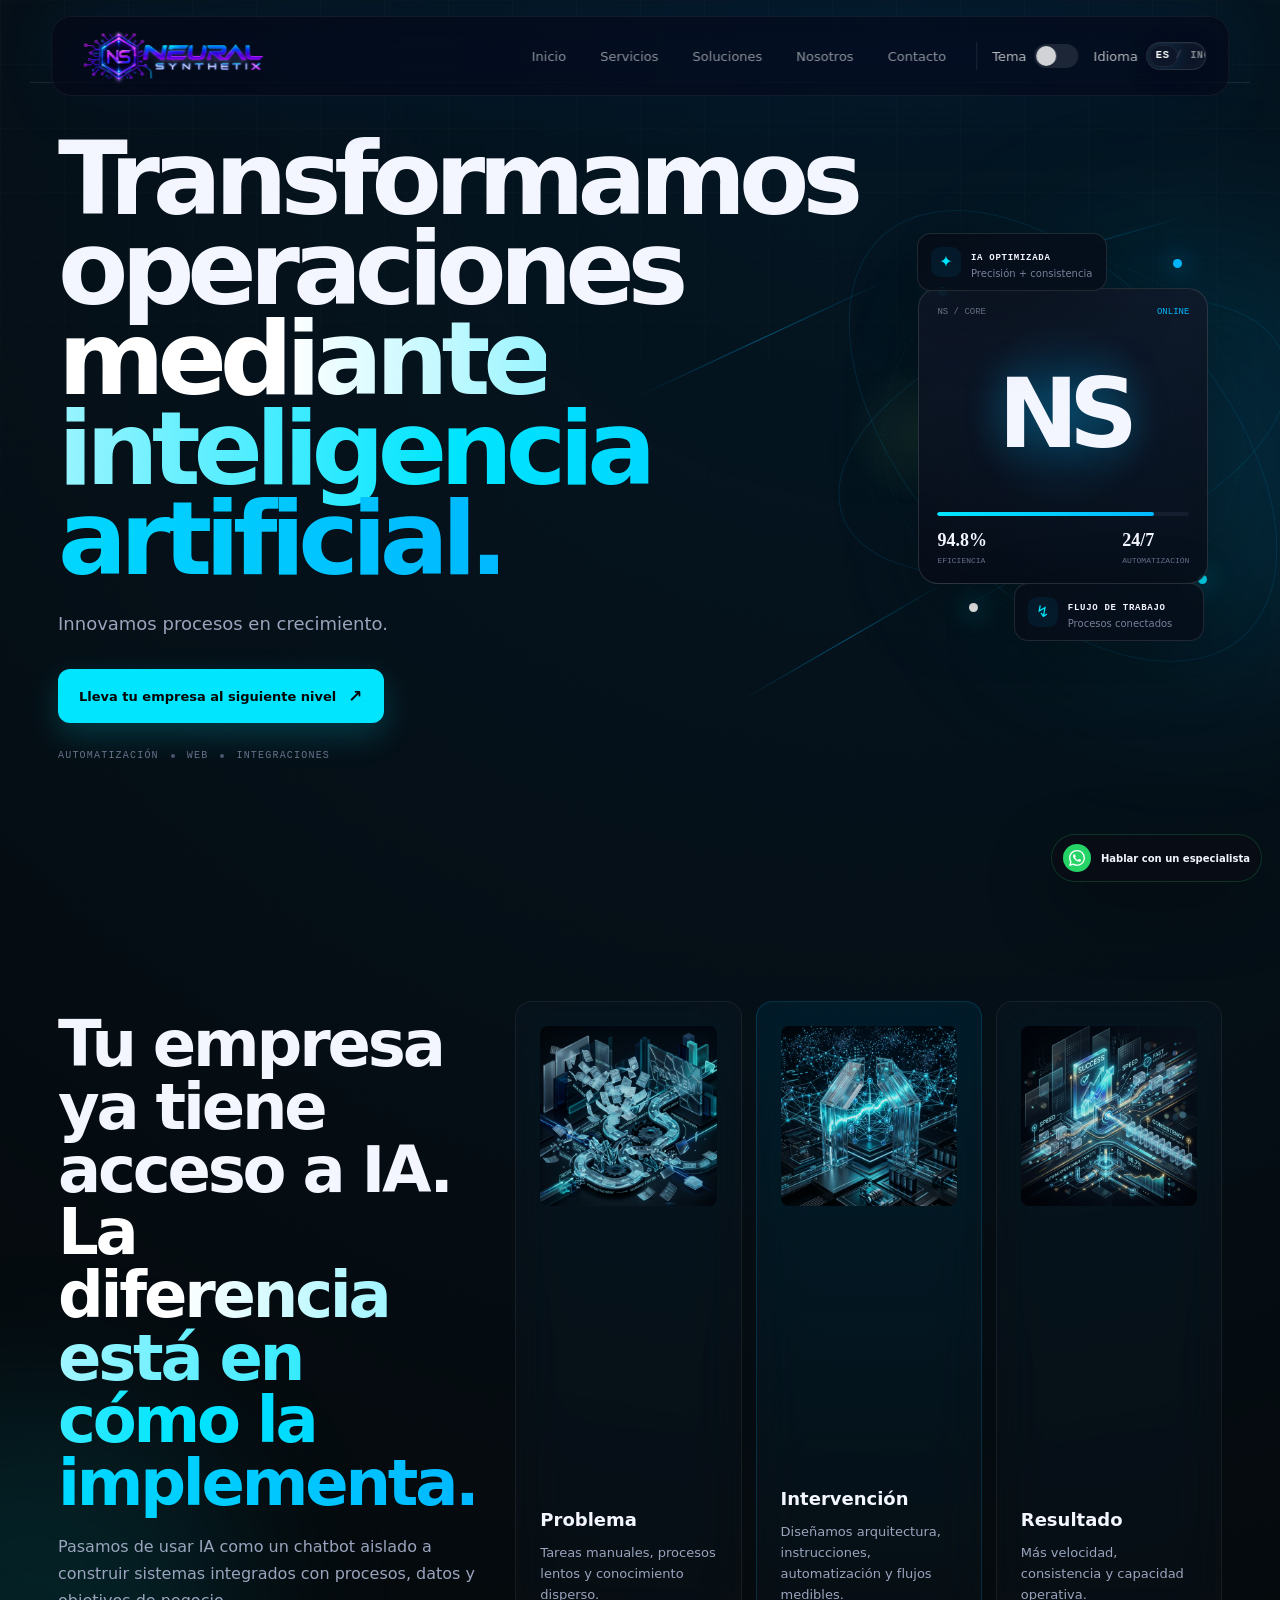
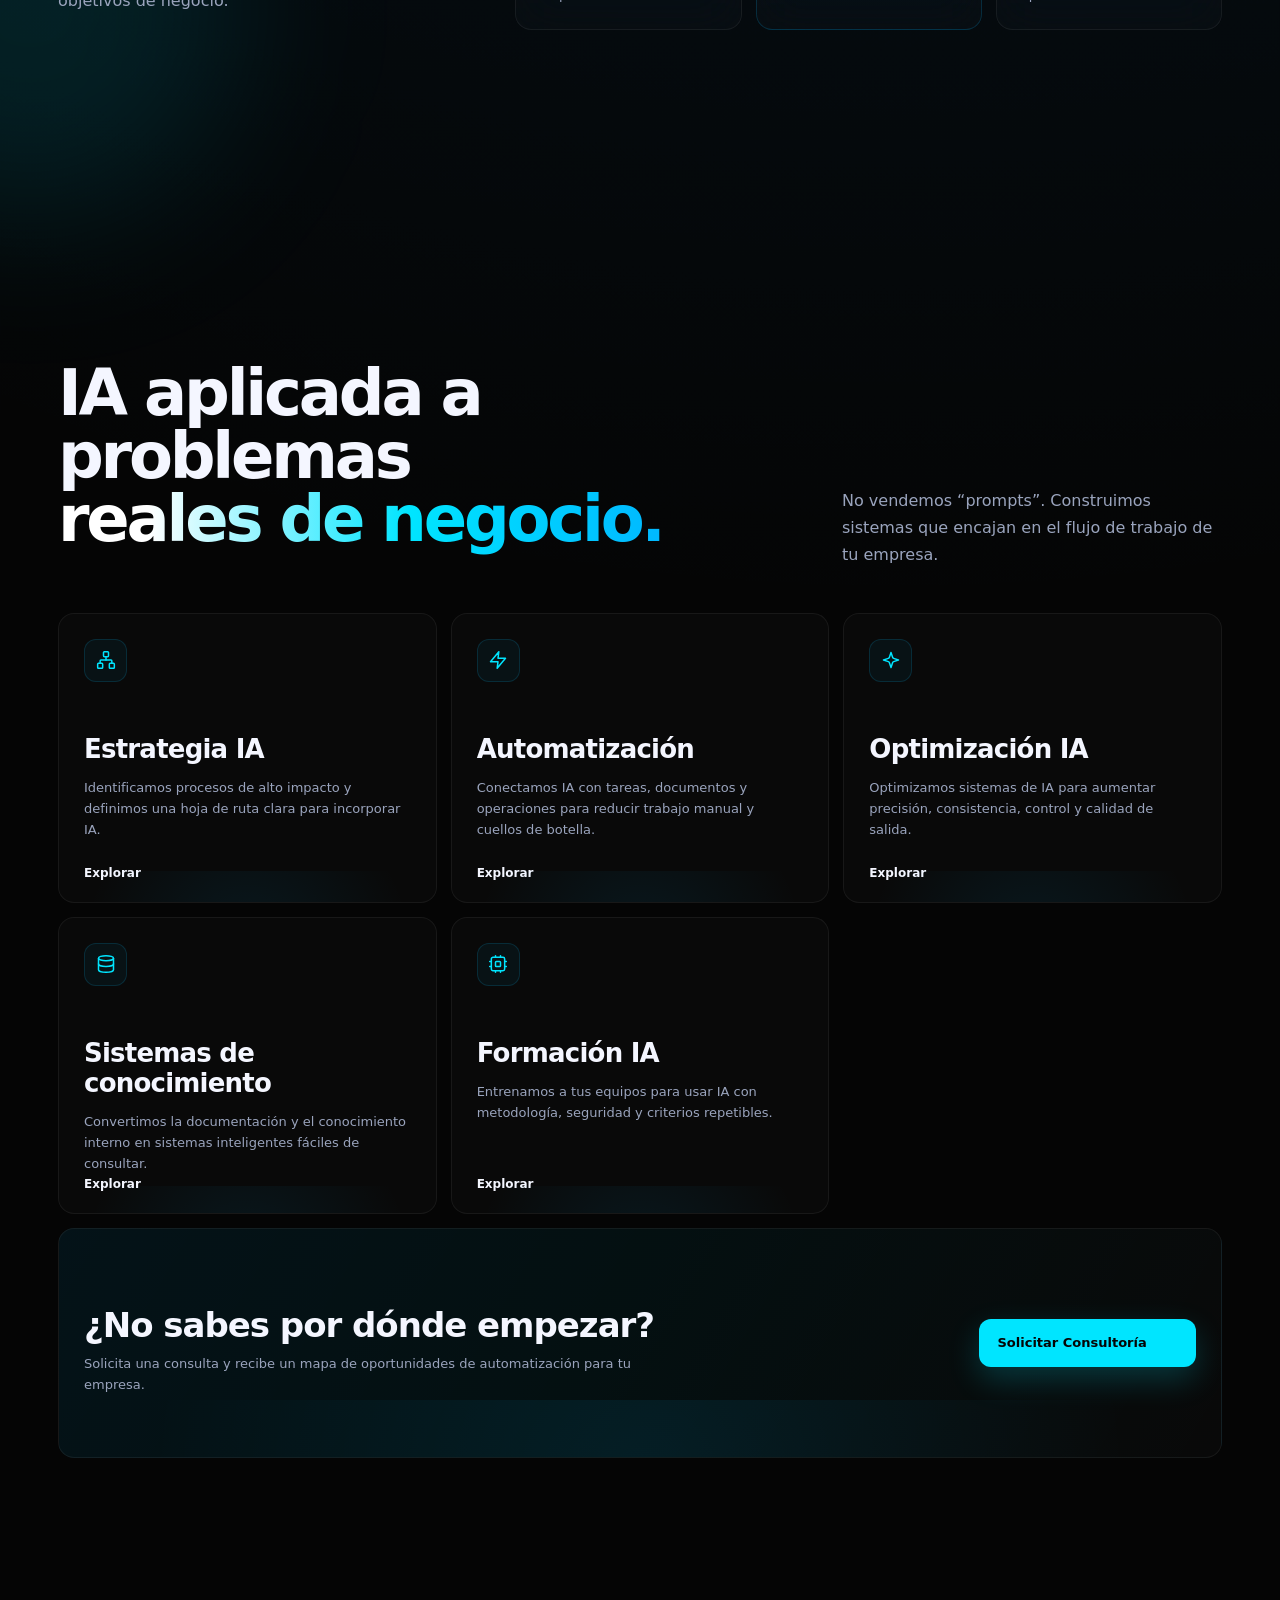
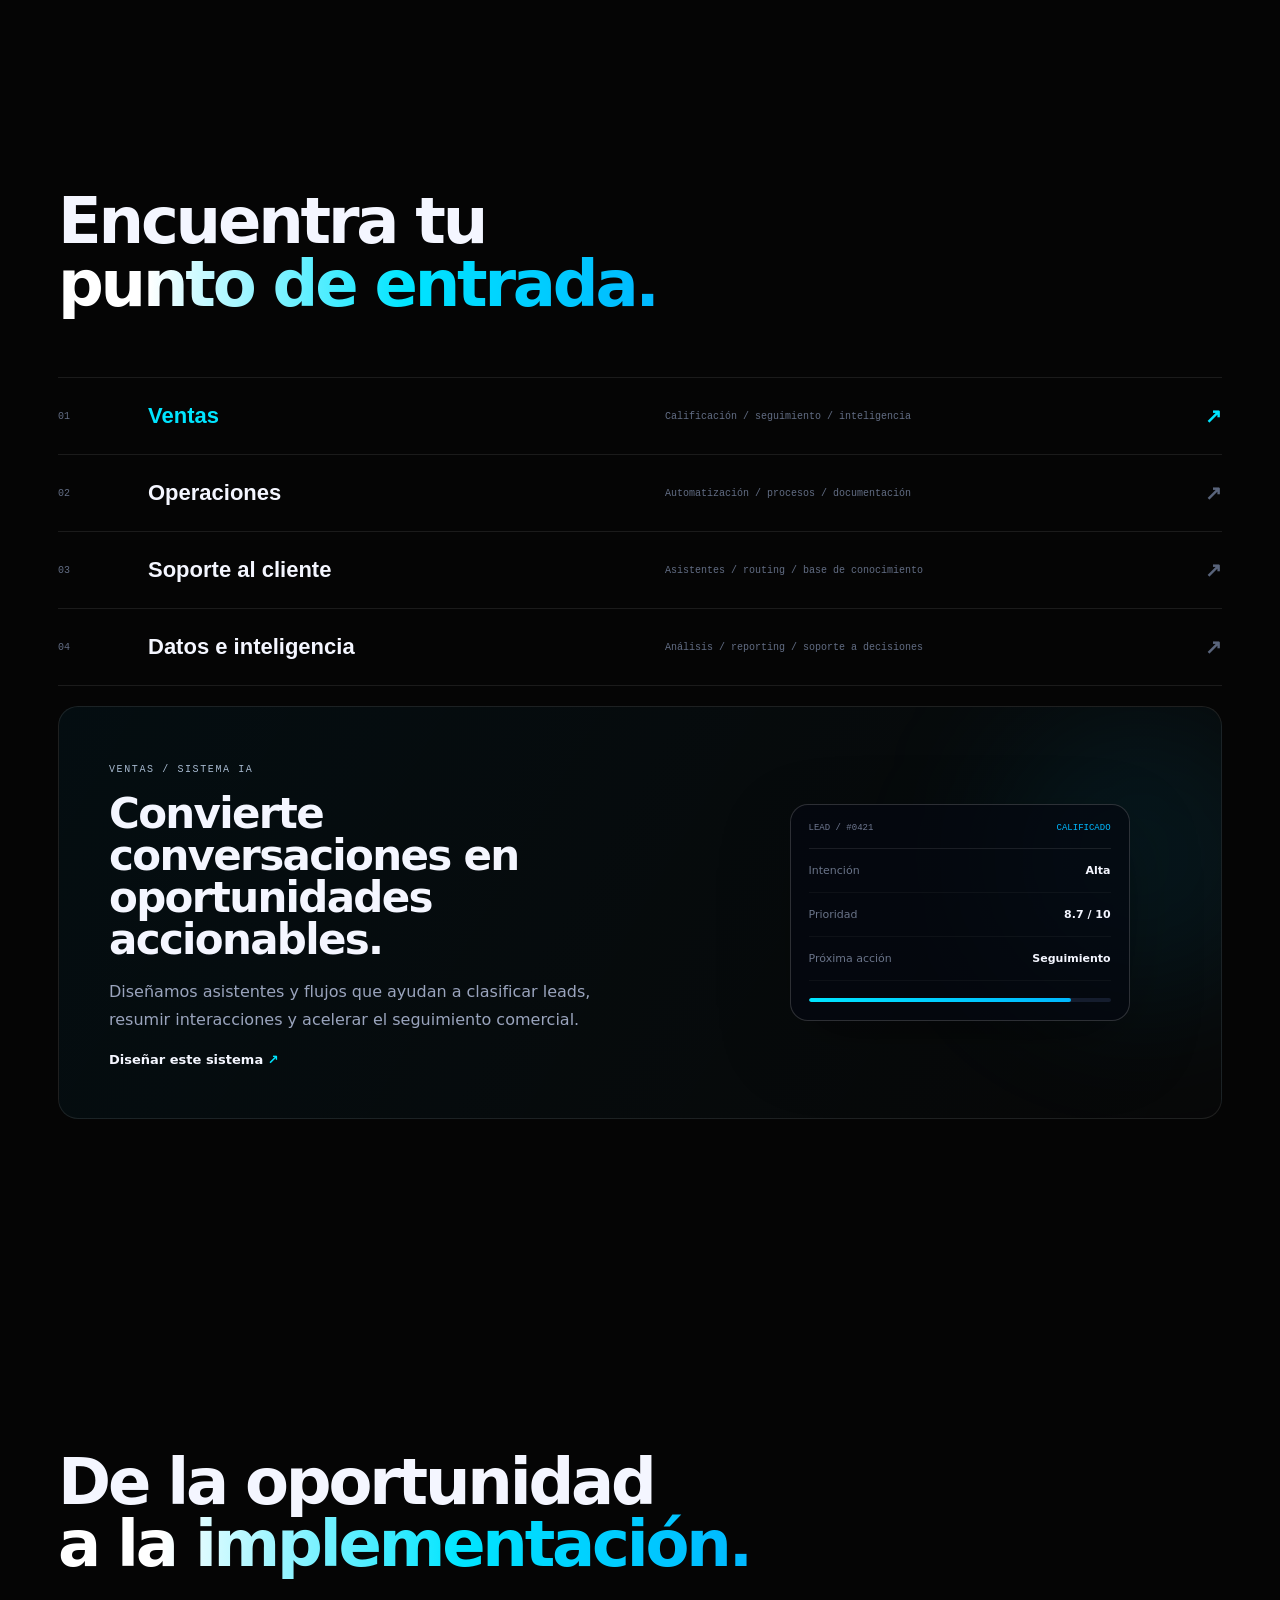
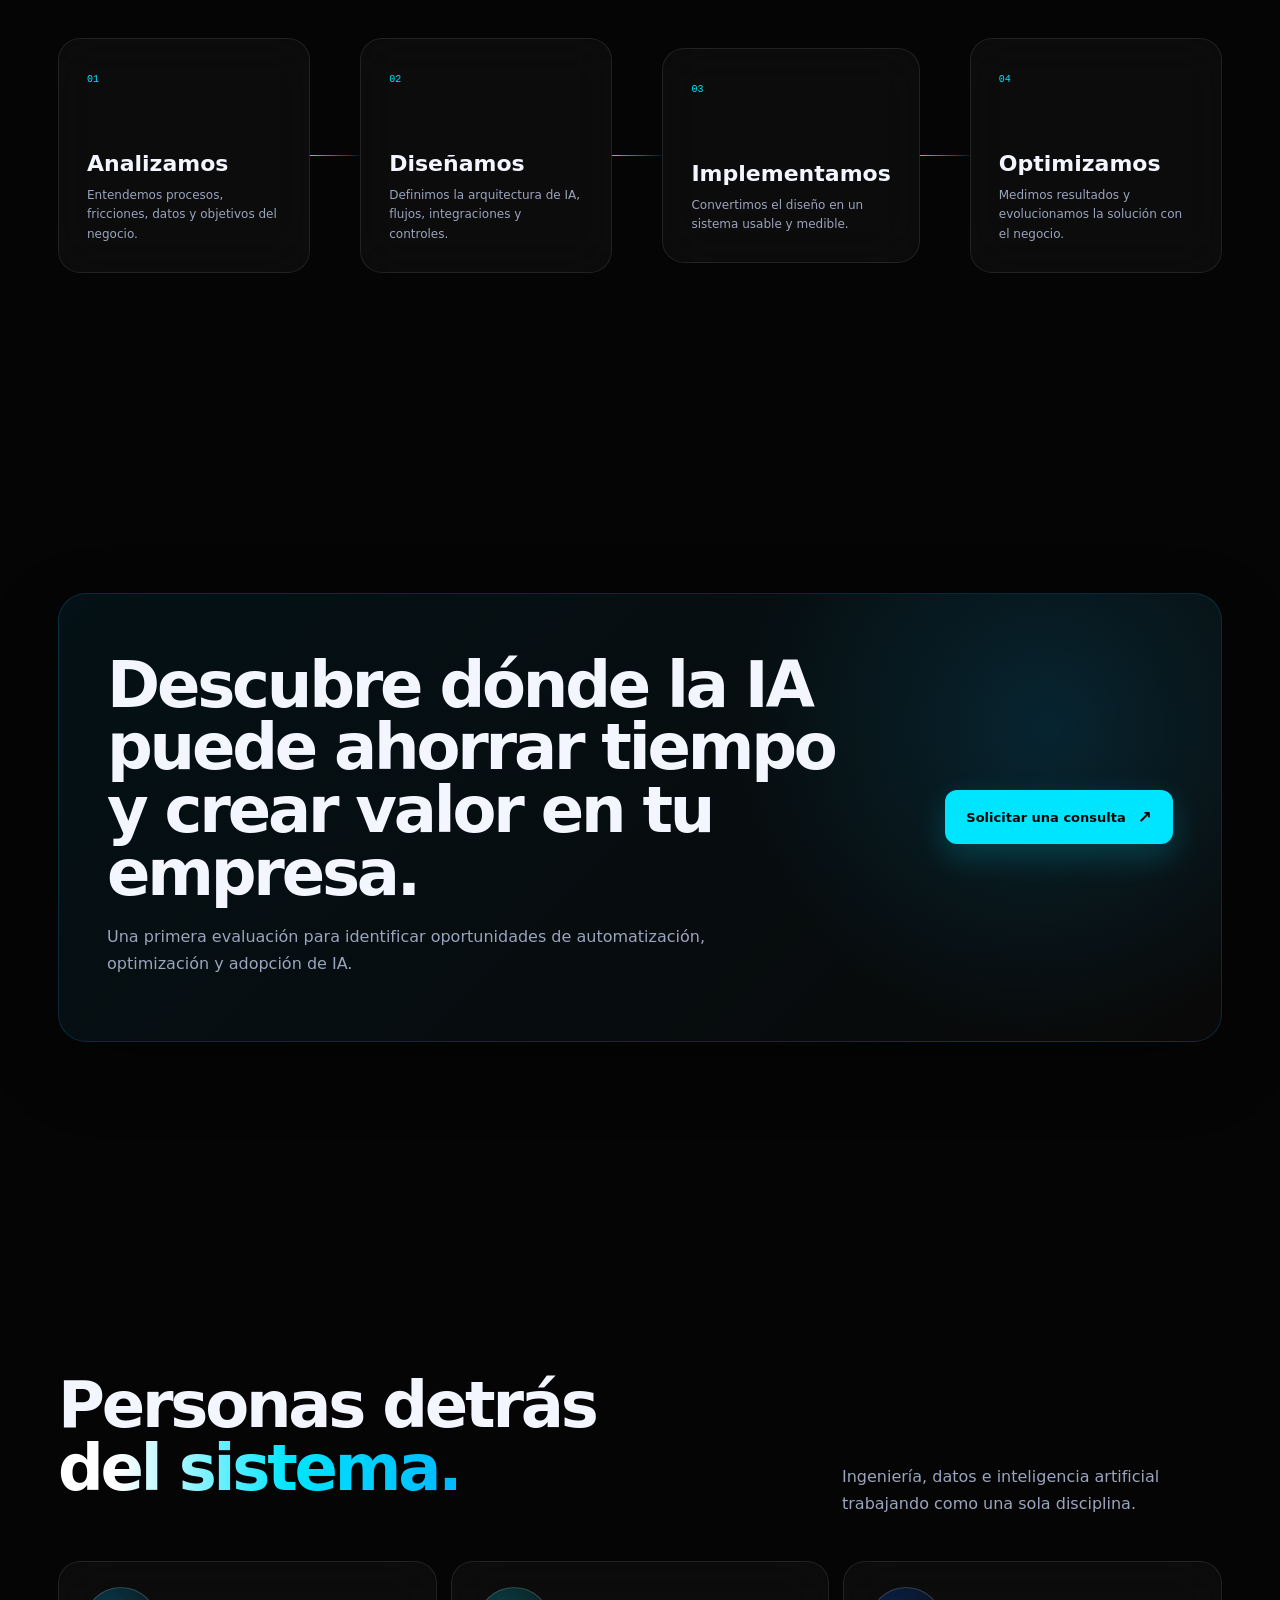
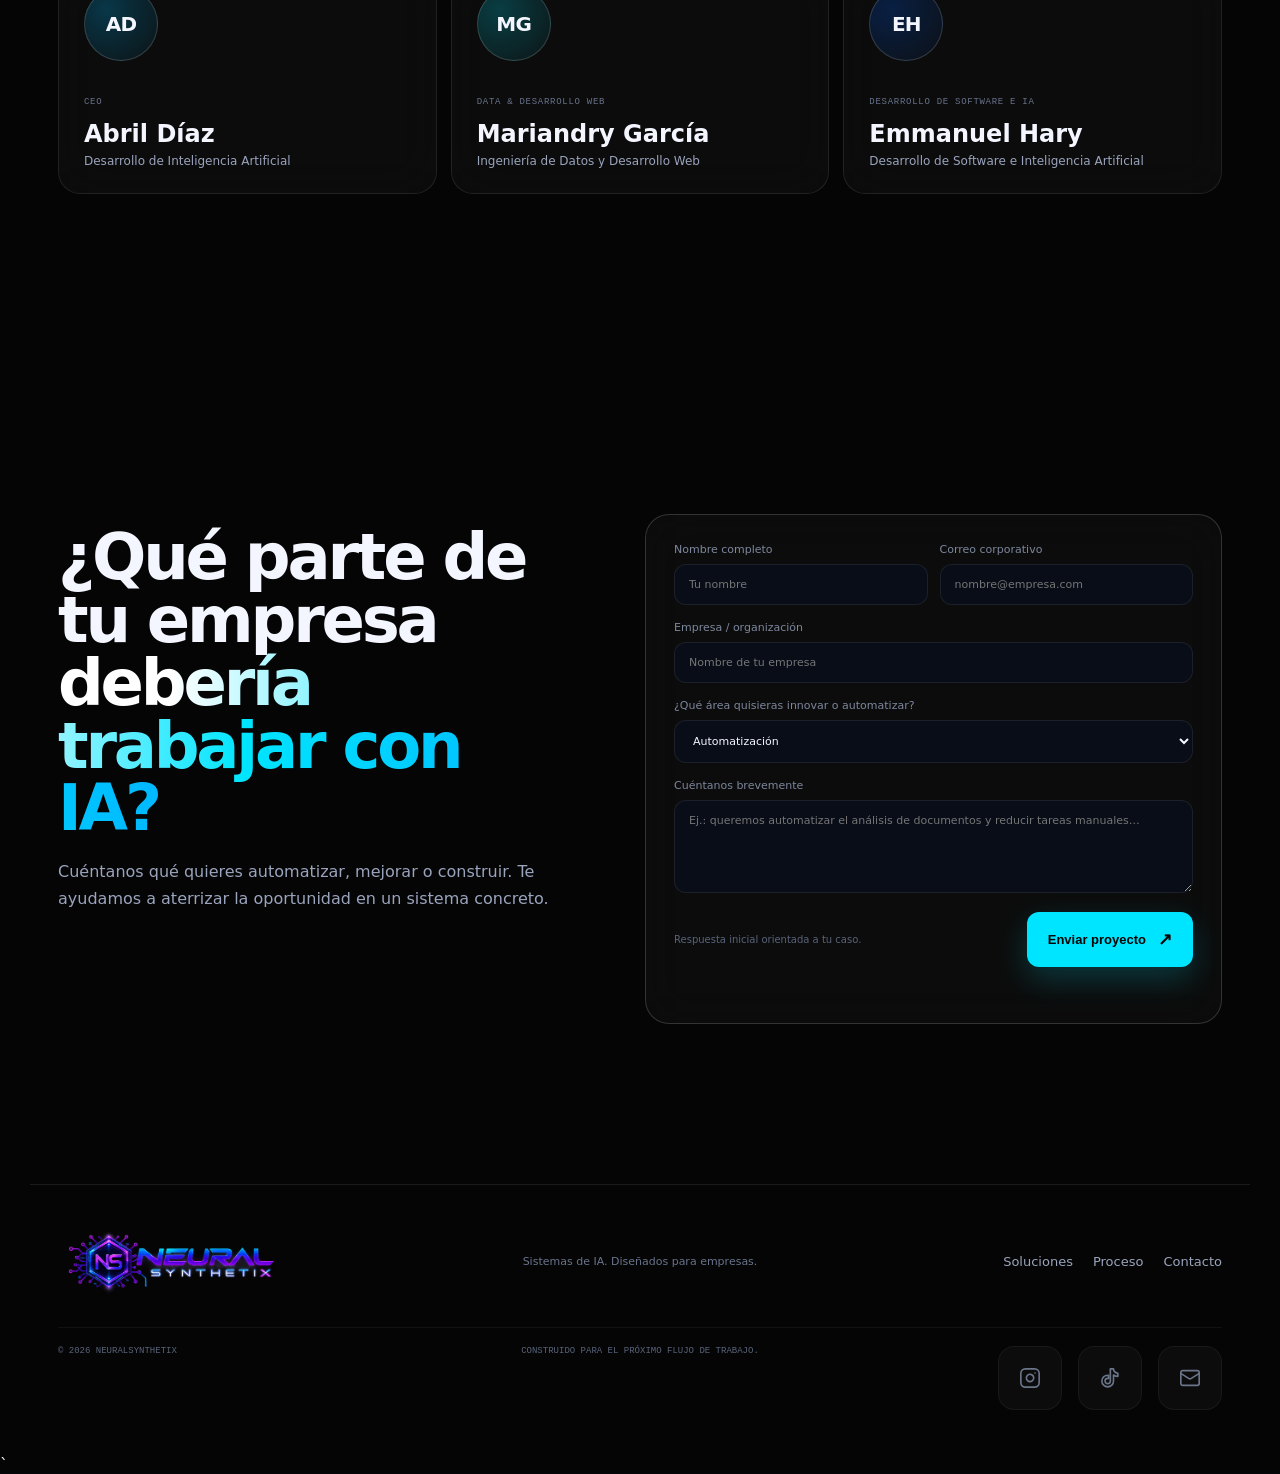
==== commit e604ca01: "Update mobile navigation and add WhatsApp contact button" ====
--- a/index.html
+++ b/index.html
@@ -1,4 +1,4 @@
-﻿<!doctype html>
+<!doctype html>
 <html lang="es">
 
 <head>
@@ -28,8 +28,9 @@
       <img src="assets/images/logo_ns_2.png" alt="NEURAL SYNTHETIX Logo" class="brand-logo">
     </a>
 
-    <button class="menu-toggle" type="button" aria-expanded="false" aria-controls="main-nav" aria-label="Abrir menú">
-      <span></span><span></span><span></span>
+    <button class="menu-toggle" type="button" aria-expanded="false" aria-controls="main-nav" aria-label="Abrir menú" data-translate="menu">
+      Menu
+      <svg width="18" height="18" viewBox="0 0 24 24" fill="none" stroke="currentColor" stroke-width="2.5" stroke-linecap="round" stroke-linejoin="round"><polyline points="6 9 12 15 18 9"></polyline></svg>
     </button>
 
     <nav class="nav" id="main-nav" aria-label="Navegación principal">
@@ -38,44 +39,24 @@
       <a href="#proceso">Proceso</a>
       <a href="#proyectos">Proyectos</a>
       <a href="#faq">FAQ</a>
+
+      <div class="nav-controls">
+        <div class="settings-item">
+          <span>Tema</span>
+          <button class="theme-switch" type="button" aria-label="Cambiar tema" data-theme-toggle>
+            <span class="switch-handle"></span>
+          </button>
+        </div>
+        <div class="settings-item">
+          <span>Idioma</span>
+          <button class="lang" type="button" aria-label="Cambiar idioma" data-lang-toggle>
+            <span class="active">ES</span><span>ING</span>
+          </button>
+        </div>
+      </div>
     </nav>
 
     <div class="header-actions">
-      <a class="nav-cta whatsapp"
-        href="https://wa.me/+584268467458?text=Hola%2C%20me%20interesa%20conocer%20m%C3%A1s%20sobre%20sus%20servicios."
-        target="_blank" rel="noopener" aria-label="Contactar por WhatsApp">
-        <svg xmlns="http://www.w3.org/2000/svg" width="16" height="16" viewBox="0 0 24 24" fill="none"
-          stroke="currentColor" stroke-width="2" stroke-linecap="round" stroke-linejoin="round">
-          <path
-            d="M21 11.5a8.38 8.38 0 0 1-.9 3.8 8.5 8.5 0 0 1-7.6 4.7 8.38 8.38 0 0 1-3.8-.9L3 21l1.9-5.7a8.38 8.38 0 0 1-.9-3.8 8.5 8.5 0 0 1 4.7-7.6 8.38 8.38 0 0 1 3.8-.9h.5a8.48 8.48 0 0 1 8 8v.5z" />
-        </svg>
-        WhatsApp
-      </a>
-
-      <div class="settings-dropdown">
-        <button class="settings-toggle" aria-label="Ajustes" aria-expanded="false" id="settings-btn">
-          <svg xmlns="http://www.w3.org/2000/svg" width="18" height="18" viewBox="0 0 24 24" fill="none"
-            stroke="currentColor" stroke-width="2" stroke-linecap="round" stroke-linejoin="round">
-            <line x1="4" y1="12" x2="20" y2="12"></line>
-            <line x1="4" y1="6" x2="20" y2="6"></line>
-            <line x1="4" y1="18" x2="20" y2="18"></line>
-          </svg>
-        </button>
-        <div class="settings-menu" id="settings-menu" aria-hidden="true">
-          <div class="settings-item">
-            <span>Tema</span>
-            <button class="theme-switch" type="button" aria-label="Cambiar tema" data-theme-toggle>
-              <span class="switch-handle"></span>
-            </button>
-          </div>
-          <div class="settings-item">
-            <span>Idioma</span>
-            <button class="lang" type="button" aria-label="Cambiar idioma" data-lang-toggle>
-              <span class="active">ES</span><span>ING</span>
-            </button>
-          </div>
-        </div>
-      </div>
     </div>
   </header>
 
@@ -405,6 +386,17 @@
     </div>
   </footer>
 
+  <div class="whatsapp-fab">
+    <a href="https://wa.me/+584268467458?text=Hola%2C%20me%20interesa%20conocer%20m%C3%A1s%20sobre%20sus%20servicios." target="_blank" rel="noopener" aria-label="Contactar por WhatsApp">
+      <span>
+        <svg xmlns="http://www.w3.org/2000/svg" viewBox="0 0 24 24" width="16" height="16" fill="currentColor">
+          <path d="M17.472 14.382c-.297-.149-1.758-.867-2.03-.967-.273-.099-.471-.148-.67.15-.197.297-.767.966-.94 1.164-.173.199-.347.223-.644.075-.297-.15-1.255-.463-2.39-1.475-.883-.788-1.48-1.761-1.653-2.059-.173-.297-.018-.458.13-.606.134-.133.298-.347.446-.52.149-.174.198-.298.298-.497.099-.198.05-.371-.025-.52-.075-.149-.669-1.612-.916-2.207-.242-.579-.487-.5-.669-.51a5.8 5.8 0 00-.57-.01c-.198 0-.52.074-.792.372-.272.297-1.04 1.016-1.04 2.479 0 1.462 1.065 2.875 1.213 3.074.149.198 2.096 3.2 5.077 4.487.709.306 1.262.489 1.694.625.712.227 1.36.195 1.871.118.571-.085 1.758-.719 2.006-1.413.248-.694.248-1.289.173-1.413-.074-.124-.272-.198-.57-.347m-5.421 7.403h-.004a9.87 9.87 0 01-5.031-1.378l-.361-.214-3.741.982.998-3.648-.235-.374a9.86 9.86 0 01-1.51-5.26c.001-5.45 4.436-9.884 9.888-9.884 2.64 0 5.122 1.03 6.988 2.898a9.825 9.825 0 012.893 6.994c-.003 5.45-4.437 9.884-9.885 9.884m8.413-18.297A11.815 11.815 0 0012.05 0C5.495 0 .16 5.335.157 11.892c0 2.096.547 4.142 1.588 5.945L.057 24l6.305-1.654a11.882 11.882 0 005.683 1.448h.005c6.554 0 11.89-5.335 11.893-11.893a11.821 11.821 0 00-3.48-8.413z" />
+        </svg>
+      </span>
+      <b>Hablar con un especialista</b>
+    </a>
+  </div>
+
   <script src="js/script.js" defer></script>
 </body>
 
--- a/css/style.css
+++ b/css/style.css
@@ -1,7 +1,66 @@
 :root{
   --bg:#050505;--panel:#0b0d14;--panel-2:#111520;--text:#f4f6ff;--muted:#9aa4bd;--line:rgba(255,255,255,.09);--line-strong:rgba(255,255,255,.16);--cyan:#00e5ff;--cyan-2:#0073ff;--green:#00b8ff;--shadow:0 25px 70px rgba(0,0,0,.32);--radius:16px;--max:1220px
 }
-*{box-sizing:border-box}html{scroll-behavior:smooth}body{margin:0;background:radial-gradient(circle at 70% 0%,rgba(0, 150, 255,.13),transparent 28%),var(--bg);color:var(--text);font-family:"Plus Jakarta Sans",system-ui,sans-serif;overflow-x:hidden}body:before{content:"";position:fixed;inset:0;background-image:linear-gradient(rgba(255,255,255,.018) 1px,transparent 1px),linear-gradient(90deg,rgba(255,255,255,.018) 1px,transparent 1px);background-size:64px 64px;mask-image:linear-gradient(to bottom,black,transparent 80%);pointer-events:none;z-index:0}.page-noise{position:fixed;inset:-100px;opacity:.025;z-index:10;pointer-events:none;background-image:url("data:image/svg+xml,%3Csvg xmlns='http://www.w3.org/2000/svg' width='180' height='180' viewBox='0 0 180 180'%3E%3Cfilter id='n'%3E%3CfeTurbulence type='fractalNoise' baseFrequency='.8' numOctaves='3' stitchTiles='stitch'/%3E%3C/filter%3E%3Crect width='100%25' height='100%25' filter='url(%23n)' opacity='.35'/%3E%3C/svg%3E")}.aurora{position:fixed;border-radius:50%;filter:blur(80px);pointer-events:none;z-index:-2}.aurora-a{width:430px;height:430px;background:rgba(0, 184, 255,.12);right:-130px;top:240px}.aurora-b{width:420px;height:420px;background:rgba(0,229,255,.11);left:-180px;top:1400px}.site-header{position:fixed;z-index:30;top:16px;left:50%;transform:translateX(-50%);width:min(92%,1180px);height:64px;display:flex;align-items:center;justify-content:space-between;padding:0 22px;border:1px solid rgba(255,255,255,.06);border-radius:20px;background:rgba(8,4,22,.45);backdrop-filter:blur(28px) saturate(170%);box-shadow:0 0 60px rgba(0, 150, 255,.08),0 0 120px rgba(50,100,255,.04),0 12px 40px rgba(0,0,0,.25)}.site-header.scrolled{border-color:rgba(255,255,255,.08);background:rgba(8,4,22,.55);box-shadow:0 0 70px rgba(0, 150, 255,.1),0 0 130px rgba(50,100,255,.05),0 12px 44px rgba(0,0,0,.3)}.brand{display:flex;align-items:center;gap:10px;text-decoration:none;color:var(--text);font-family:"Outfit",system-ui,sans-serif;font-weight:700;letter-spacing:0;font-size:15px;flex-shrink:0}.brand-word span{color:var(--muted);font-weight:700}.brand-mark{position:relative;width:30px;height:30px;display:inline-block}.brand-mark:before,.brand-mark:after{content:"";position:absolute;inset:6px;border:1px solid rgba(0, 184, 255,.55);border-radius:50%}.brand-mark:after{inset:10px;border-color:rgba(0,229,255,.55)}.brand-mark span,.brand-mark i,.brand-mark b,.brand-mark em{position:absolute;width:5px;height:5px;border-radius:50%;background:var(--cyan)}.brand-mark span{left:0;top:12px}.brand-mark i{right:1px;top:4px;background:var(--green)}.brand-mark b{right:1px;bottom:4px}.brand-mark em{left:12px;top:1px;background:#fff}.nav{display:flex;gap:6px;align-items:center}.nav a{color:rgba(255,255,255,.55);text-decoration:none;font-size:13px;font-weight:500;padding:8px 14px;border-radius:999px;transition:color .25s ease,background .25s ease}.footer-links a{color:var(--muted);text-decoration:none;font-size:13px}.nav a:hover{color:#fff;background:rgba(255,255,255,.06)}.nav a.nav-active{color:#fff;position:relative}.nav a.nav-active::after{content:"";position:absolute;bottom:2px;left:50%;transform:translateX(-50%);width:55%;height:2px;border-radius:2px;background:linear-gradient(90deg,var(--cyan),var(--green))}.footer-links a:hover{color:var(--text)}.header-actions{display:flex;align-items:center;gap:12px}.lang{display:flex;gap:8px;align-items:center;background:none;border:0;color:var(--muted);font:600 12px/1 "Plus Jakarta Sans";cursor:pointer}.lang span.active{color:var(--text)}.lang span+span:before{content:"/";margin-right:8px;color:#3f4658}.menu-toggle{display:none;background:none;border:0;color:var(--text)}.menu-toggle span{display:block;width:24px;height:1px;background:#fff;margin:5px}.btn{display:inline-flex;justify-content:center;align-items:center;gap:12px;padding:13px 17px;border-radius:12px;text-decoration:none;font-weight:700;font-size:13px;border:1px solid var(--line-strong);transition:.25s ease;cursor:pointer}.btn span{font-size:17px}.btn-primary{color:#050505;background:var(--cyan);border-color:transparent;box-shadow:0 12px 32px rgba(0, 229, 255, 0.2)}.btn-primary:hover{transform:translateY(-2px);background:#33ebff;box-shadow:0 16px 40px rgba(0, 229, 255, 0.35)}.btn-ghost{color:var(--text);background:rgba(255,255,255,.025)}.btn-ghost:hover{background:rgba(255,255,255,.07)}.btn-small{padding:10px 14px}.btn-large{padding:16px 20px}.section{max-width:var(--max);margin:0 auto;padding:160px 28px}.section-tight{padding-top:80px}.hero{min-height:100vh;padding-top:110px;display:grid;grid-template-columns:1.02fr .98fr;gap:55px;align-items:center;position:relative}.hero:before{content:"";position:absolute;inset:82px 0 0;border-top:1px solid var(--line);pointer-events:none}.hero-grid{position:absolute;right:-120px;top:110px;width:62%;height:620px;background:radial-gradient(circle at 60% 46%,rgba(75,210,255,.13),transparent 18%),radial-gradient(circle at 40% 52%,rgba(175,255,125,.08),transparent 13%);filter:blur(3px);pointer-events:none}.hero-copy{position:relative;z-index:2}.eyebrow{font:500 10px/1.2 "DM Mono",monospace;letter-spacing:.16em;color:#a7bad0}.status-dot{display:inline-block;width:7px;height:7px;border-radius:50%;background:var(--green);box-shadow:0 0 18px var(--green);margin-right:8px}.hero h1{font-family:"Outfit",system-ui,sans-serif;font-size:clamp(62px,8vw,110px);line-height:.88;letter-spacing:-.07em;margin:24px 0}.hero h1 span,.section h2 span{color:transparent;background:linear-gradient(90deg,#fff 15%,var(--cyan) 58%,var(--green));-webkit-background-clip:text;background-clip:text}.hero-lede{max-width:620px;font-size:18px;line-height:1.7;color:var(--muted);margin:0}.hero-actions{display:flex;gap:12px;flex-wrap:wrap;margin-top:30px}.hero-trust{display:flex;gap:12px;align-items:center;margin-top:28px;color:#67728b;font:500 10px/1 "DM Mono",monospace;text-transform:uppercase;letter-spacing:.12em}.hero-trust i{width:4px;height:4px;border-radius:50%;background:#4b556d}.hero-visual{height:570px;position:relative;display:grid;place-items:center}.orbital{position:absolute;border:1px solid rgba(0, 184, 255,.12);border-radius:50%;transform:rotate(-20deg);animation:spin 24s linear infinite}.orbital-1{width:470px;height:240px}.orbital-2{width:540px;height:310px;transform:rotate(48deg);animation-direction:reverse;animation-duration:32s}.orbital-3{width:360px;height:360px;border-style:dashed;opacity:.6;animation-duration:40s}.core-card{position:relative;width:290px;padding:18px;border:1px solid rgba(255,255,255,.13);background:linear-gradient(180deg,rgba(16,24,40,.88),rgba(7,11,21,.84));border-radius:20px;box-shadow:var(--shadow);backdrop-filter:blur(20px) saturate(150%);z-index:4}.core-top{display:flex;justify-content:space-between;color:#77819a;font:500 9px "DM Mono",monospace}.core-top span:last-child{color:var(--green)}.core-logo{height:195px;display:grid;place-items:center;font-size:96px;font-weight:800;letter-spacing:-.1em;background:radial-gradient(circle,rgba(0, 184, 255,.14),transparent 58%);text-shadow:0 0 40px rgba(0, 184, 255,.28)}.core-line,.mini-line{height:4px;background:#151d2e;border-radius:99px;overflow:hidden}.core-line span,.mini-line span{display:block;height:100%;background:linear-gradient(90deg,var(--cyan),var(--green));border-radius:99px}.core-stats{display:flex;justify-content:space-between;padding-top:14px}.core-stats span{display:flex;flex-direction:column;gap:5px}.core-stats b{font:700 18px "Plus Jakarta Sans"}.core-stats small{font:500 8px "DM Mono",monospace;color:#66708a}.float-card{position:absolute;z-index:6;display:flex;gap:10px;align-items:center;padding:11px 13px;background:rgba(7,12,23,.78);border:1px solid rgba(255,255,255,.11);border-radius:14px;backdrop-filter:blur(14px) saturate(150%);box-shadow:var(--shadow);min-width:190px}.float-card strong{font:700 9px "DM Mono",monospace;letter-spacing:.08em}.float-card small{display:block;margin-top:4px;color:#77819a;font-size:10px}.mini-icon{display:grid;place-items:center;width:30px;height:30px;border-radius:9px;background:rgba(0, 184, 255,.08);color:var(--cyan)}.float-a{top:82px;left:6px}.float-b{bottom:80px;right:12px}.node{position:absolute;width:9px;height:9px;border-radius:50%;background:var(--cyan);box-shadow:0 0 25px var(--cyan);z-index:3}.node-1{left:9%;top:24%}.node-2{right:11%;top:19%;background:var(--green);box-shadow:0 0 25px var(--green)}.node-3{right:3%;bottom:24%}.node-4{left:19%;bottom:19%;background:#fff}.connection{position:absolute;height:1px;background:linear-gradient(90deg,transparent,rgba(0, 184, 255,.35),transparent);transform-origin:left center;z-index:1}.c1{width:260px;left:9%;top:24%;transform:rotate(-16deg)}.c2{width:290px;right:10%;top:22%;transform:rotate(155deg)}.c3{width:250px;right:4%;bottom:25%;transform:rotate(150deg)}.c4{width:220px;left:18%;bottom:20%;transform:rotate(-30deg)}@keyframes spin{to{transform:rotate(340deg)}}.section-label{font:500 10px "DM Mono",monospace;letter-spacing:.14em;color:#66728d;margin-bottom:18px}.proof-grid{display:grid;grid-template-columns:1.6fr repeat(3,1fr);gap:14px}.proof-copy{padding-right:25px}.kicker{color:var(--cyan);font:500 10px "DM Mono",monospace;text-transform:uppercase;letter-spacing:.14em}.proof-copy h2,.section-head h2,.audit h2,.contact h2{font-family:"Outfit",system-ui,sans-serif;font-size:clamp(38px,5vw,66px);line-height:.98;letter-spacing:-.05em;margin:12px 0 18px}.proof-copy p:last-child,.section-head>p,.audit p,.contact-copy>p{max-width:600px;color:var(--muted);line-height:1.7}.metric-card{padding:24px;border:1px solid rgba(255,255,255,0.06);background:rgba(255,255,255,.02);backdrop-filter:blur(24px) saturate(150%);border-radius:16px;min-height:220px;display:flex;flex-direction:column;justify-content:flex-end}.metric-card.accent{background:linear-gradient(180deg,rgba(0, 184, 255,.07),rgba(255,255,255,.02));border-color:rgba(0, 184, 255,.18)}.metric-number{font:500 10px "DM Mono",monospace;color:#64708a;margin-bottom:auto}.metric-card strong{font-size:18px}.metric-card p{color:var(--muted);font-size:13px;line-height:1.6;margin-bottom:0}.section-head{display:flex;justify-content:space-between;gap:40px;align-items:flex-end;margin-bottom:44px}.section-head>p{max-width:380px;margin:0}.solution-grid{display:grid;grid-template-columns:repeat(3,1fr);gap:14px}.solution-card{position:relative;min-height:290px;padding:25px;border-radius:16px;border:1px solid rgba(255,255,255,0.06);background:rgba(255,255,255,0.02);overflow:hidden;transition:.3s}.solution-card:hover{transform:translateY(-8px) scale(1.02);border-color:rgba(0, 184, 255,.4);box-shadow:0 15px 40px rgba(0, 184, 255,.15)}.solution-card:after{content:"";position:absolute;inset:auto -20% -45% -20%;height:160px;background:radial-gradient(circle,rgba(0, 184, 255,.09),transparent 60%);pointer-events:none}.icon-wrap{width:43px;height:43px;border-radius:12px;display:grid;place-items:center;border:1px solid rgba(0, 184, 255,.15);background:rgba(0, 184, 255,.05);color:var(--cyan);font-size:22px}.card-index{position:absolute;top:28px;right:25px;font:500 10px "DM Mono",monospace;color:#546078}.solution-card h3{font-family:"Outfit",system-ui,sans-serif;margin:52px 0 12px;font-size:26px;letter-spacing:-.03em}.solution-card p{color:var(--muted);line-height:1.65;font-size:13px}.solution-card>a:not(.btn){position:absolute;bottom:22px;left:25px;color:var(--text);font-size:12px;text-decoration:none;font-weight:700}.solution-card>a span{color:var(--cyan);margin-left:5px}.solution-card.feature{grid-column:span 3;min-height:230px;display:flex;align-items:center;justify-content:space-between;gap:30px;background:linear-gradient(120deg,rgba(0, 184, 255,.08),rgba(0,229,255,.05) 48%,rgba(255,255,255,.02))}.solution-card.feature h3{margin:15px 0 8px;font-size:34px}.solution-card.feature p{max-width:600px}.demo-shell{border:1px solid var(--line-strong);border-radius:20px;background:#070b14;box-shadow:var(--shadow);overflow:hidden}.demo-top{height:48px;border-bottom:1px solid var(--line);display:flex;align-items:center;justify-content:space-between;padding:0 18px;color:#606a81;font:500 9px "DM Mono",monospace;letter-spacing:.08em}.traffic{display:flex;gap:6px}.traffic i{display:block;width:7px;height:7px;border-radius:50%;background:#2e374a}.demo-body{display:grid;grid-template-columns:220px 1fr;min-height:520px}.demo-side{padding:22px;border-right:1px solid var(--line)}.side-title{font:500 9px "DM Mono",monospace;color:#5d6780;text-transform:uppercase}.workflow-item{display:grid;grid-template-columns:32px 1fr;gap:2px 9px;padding:13px 0;border-bottom:1px solid rgba(255,255,255,.05);color:#5e6981}.workflow-item span{grid-row:span 2;font:500 9px "DM Mono",monospace}.workflow-item b{font-size:12px;color:#8f99af}.workflow-item small{font-size:9px}.workflow-item.active b{color:var(--text)}.workflow-item.active span{color:var(--cyan)}.demo-stage{padding:35px;display:grid;grid-template-columns:1fr 1fr;gap:18px;align-content:center;background:radial-gradient(circle at 50% 50%,rgba(65,110,255,.07),transparent 38%)}.demo-caption{font:500 9px "DM Mono",monospace;color:#66718c;letter-spacing:.12em}.demo-prompt,.demo-output{border:1px solid var(--line);background:rgba(255,255,255,.03);backdrop-filter:blur(24px) saturate(150%);border-radius:18px;padding:21px}.demo-prompt p{font-size:14px;line-height:1.65;color:#d9deea}.demo-processing{grid-column:span 2;display:flex;align-items:center;gap:14px;justify-content:center;padding:12px;color:var(--muted);font-size:12px}.pulse-core{width:28px;height:28px;border-radius:50%;background:radial-gradient(circle,#fff 0 10%,var(--cyan) 11% 35%,transparent 60%);box-shadow:0 0 35px rgba(0, 184, 255,.45);animation:pulse 1.8s ease-in-out infinite}.demo-processing strong{display:block;color:var(--text)}.demo-processing small{display:block;margin-top:3px}.loader{width:90px;height:3px;background:#172034;border-radius:99px;overflow:hidden}.loader:after{content:"";display:block;width:40%;height:100%;background:linear-gradient(90deg,var(--cyan),var(--green));animation:load 1.7s infinite}.output-grid{display:grid;grid-template-columns:repeat(3,1fr);gap:10px;margin-top:18px}.output-grid div{padding:12px;border-radius:12px;background:#0b1120;border:1px solid rgba(255,255,255,.05)}.output-grid span{display:block;color:#66718b;font-size:9px}.output-grid b{display:block;margin-top:7px;font-size:15px}.output-tags{display:flex;flex-wrap:wrap;gap:7px;margin-top:15px}.output-tags span{font-size:9px;color:#a6afc3;padding:6px 8px;background:rgba(0,229,255,.04);border:1px solid rgba(0,229,255,.12);border-radius:99px}.usecase-list{border-top:1px solid var(--line)}.usecase{width:100%;display:grid;grid-template-columns:70px 1fr 1fr 40px;gap:20px;align-items:center;text-align:left;padding:25px 0;background:none;border:0;border-bottom:1px solid var(--line);color:inherit;cursor:pointer}.usecase span,.usecase em{font:500 10px "DM Mono",monospace;color:#626d84}.usecase strong{font-size:22px}.usecase b{justify-self:end;font-size:20px;color:#59647b}.usecase.active strong,.usecase:hover strong{color:var(--cyan)}.usecase.active b{color:var(--cyan)}.usecase-detail{margin-top:20px;min-height:360px;border:1px solid var(--line);border-radius:20px;background:linear-gradient(120deg,rgba(0, 184, 255,.05),rgba(255,255,255,.015));display:grid;grid-template-columns:1.1fr .9fr;overflow:hidden;position:relative}.detail-glow{position:absolute;width:300px;height:300px;border-radius:50%;background:rgba(0, 184, 255,.08);filter:blur(70px);right:-70px;top:0}.detail-content{padding:50px;position:relative;z-index:2}.detail-content h3{font-family:"Outfit",system-ui,sans-serif;font-size:42px;line-height:1;letter-spacing:-.04em;max-width:620px;margin:17px 0}.detail-content p{color:var(--muted);line-height:1.7;max-width:540px}.detail-content>a{color:var(--text);text-decoration:none;font-weight:700;font-size:13px}.detail-content>a span{color:var(--cyan)}.detail-visual{display:grid;place-items:center;padding:35px;position:relative}.mini-window{width:min(90%,340px);border:1px solid var(--line-strong);background:rgba(5,8,16,.7);padding:18px;border-radius:18px;box-shadow:var(--shadow)}.mini-head{display:flex;justify-content:space-between;font:500 9px "DM Mono",monospace;color:#6f7890;padding-bottom:15px;border-bottom:1px solid var(--line)}.mini-head span{color:var(--green)}.mini-row{display:flex;justify-content:space-between;padding:15px 0;border-bottom:1px solid rgba(255,255,255,.04);font-size:11px}.mini-row span{color:#6a7489}.mini-row b{font-weight:700}.mini-line{margin-top:17px}.process-grid{display:grid;grid-template-columns:1fr 50px 1fr 50px 1fr 50px 1fr;align-items:center}.process-step{padding:28px;border:1px solid var(--line);border-radius:22px;background:rgba(255,255,255,.03);backdrop-filter:blur(24px) saturate(150%);min-height:210px}.process-step>span{font:500 10px "DM Mono",monospace;color:var(--cyan)}.process-step h3{font-family:"Outfit",system-ui,sans-serif;font-size:22px;margin:65px 0 10px}.process-step p{font-size:12px;line-height:1.6;color:var(--muted);margin:0}.process-line{height:1px;background:linear-gradient(90deg,var(--cyan),rgba(0, 184, 255,.1))}.audit-card{display:flex;align-items:center;justify-content:space-between;gap:35px;padding:48px;border:1px solid rgba(0, 184, 255,.18);border-radius:28px;background:radial-gradient(circle at 85% 30%,rgba(0, 184, 255,.14),transparent 30%),linear-gradient(135deg,rgba(0, 184, 255,.07),rgba(255,255,255,.02));box-shadow:var(--shadow)}.audit h2{max-width:760px}.team-grid{display:grid;grid-template-columns:repeat(3,1fr);gap:14px}.team-card{padding:25px;border:1px solid var(--line);border-radius:22px;background:rgba(255,255,255,.03);backdrop-filter:blur(24px) saturate(150%)}.avatar{width:74px;height:74px;border-radius:50%;display:grid;place-items:center;font-size:20px;font-weight:800;letter-spacing:-.04em;border:1px solid var(--line-strong);margin-bottom:28px}.avatar-a{background:radial-gradient(circle at 30% 30%,rgba(0, 184, 255,.25),rgba(0, 184, 255,.04))}.avatar-b{background:radial-gradient(circle at 30% 30%,rgba(0,229,255,.23),rgba(0,229,255,.04))}.avatar-c{background:radial-gradient(circle at 30% 30%,rgba(0, 100, 255,.23),rgba(0, 100, 255,.04))}.team-card>span{font:500 9px "DM Mono",monospace;color:#68738b;letter-spacing:.08em}.team-card h3{font-family:"Outfit",system-ui,sans-serif;font-size:24px;margin:12px 0 6px}.team-card p{margin:0;color:var(--muted);font-size:12px}.contact-layout{display:grid;grid-template-columns:.95fr 1.05fr;gap:65px;align-items:start}.contact-copy h2{max-width:650px}.direct-contact{display:flex;flex-direction:column;gap:10px;margin-top:28px}.direct-contact a{font-size:14px;color:var(--text);text-decoration:none}.contact-form{padding:28px;border:1px solid var(--line-strong);background:rgba(255,255,255,.03);backdrop-filter:blur(24px) saturate(150%);border-radius:24px}.contact-form label{display:block;font-size:11px;color:#7d879d;margin-bottom:16px}.contact-form input,.contact-form select,.contact-form textarea{width:100%;margin-top:8px;border:1px solid rgba(255,255,255,.08);background:#080d18;color:var(--text);padding:13px 14px;border-radius:12px;outline:none;font:inherit}.contact-form input:focus,.contact-form select:focus,.contact-form textarea:focus{border-color:rgba(0, 184, 255,.38);box-shadow:0 0 0 3px rgba(0, 184, 255,.05)}.form-row{display:grid;grid-template-columns:1fr 1fr;gap:12px}.form-footer{display:flex;justify-content:space-between;align-items:center;gap:15px;margin-top:8px}.form-footer>span{font-size:10px;color:#59647b}.form-note{font-size:11px;color:var(--green);min-height:18px;margin:10px 0 0}.footer{max-width:var(--max);margin:0 auto;padding:36px 28px 45px;border-top:1px solid var(--line)}.footer-top{display:grid;grid-template-columns:1fr 1fr 1fr;align-items:center;gap:20px}.footer-top p{margin:0;text-align:center;color:#69748c;font-size:11px}.footer-links{display:flex;justify-content:flex-end;gap:20px}.footer-bottom{margin-top:26px;padding-top:18px;border-top:1px solid rgba(255,255,255,.05);display:grid;grid-template-columns:1fr 1fr 1fr;gap:20px;color:#59647b;font:500 9px "DM Mono",monospace}.footer-bottom:nth-last-child(n){text-transform:uppercase}.footer-bottom>span:nth-child(2){text-align:center}.footer-bottom div{display:flex;justify-content:flex-end;gap:16px}.footer-bottom a{color:#6b758a;text-decoration:none}.whatsapp-fab{position:fixed;right:18px;bottom:18px;z-index:20}.whatsapp-fab a{display:flex;align-items:center;gap:10px;background:rgba(8,13,22,.9);border:1px solid rgba(0,229,255,.2);padding:9px 11px;border-radius:999px;color:var(--text);text-decoration:none;backdrop-filter:blur(14px) saturate(150%);box-shadow:var(--shadow)}.whatsapp-fab span{width:28px;height:28px;display:grid;place-items:center;border-radius:50%;background:var(--green);color:#08110a;font-weight:800}.whatsapp-fab b{font-size:10px}.reveal{opacity:0;transform:translateY(22px);transition:opacity .8s ease,transform .8s ease}.reveal.visible{opacity:1;transform:none}.delay-1{transition-delay:.1s}.delay-2{transition-delay:.2s}.delay-3{transition-delay:.3s}@keyframes pulse{50%{transform:scale(1.18);opacity:.8}}@keyframes load{to{transform:translateX(220%)}}@media(max-width:1050px){.nav{gap:15px}.hero{grid-template-columns:1fr;min-height:auto;padding-top:145px}.hero-visual{min-height:470px}.proof-grid{grid-template-columns:1fr 1fr}.proof-copy{grid-column:span 2}.solution-grid{grid-template-columns:1fr 1fr}.solution-card.feature{grid-column:span 2}.process-grid{grid-template-columns:1fr 50px 1fr}.process-step:nth-of-type(3),.process-line:nth-of-type(4){margin-top:14px}.team-grid{grid-template-columns:1fr 1fr}.contact-layout{grid-template-columns:1fr}.footer-top,.footer-bottom{grid-template-columns:1fr}.footer-top p,.footer-bottom>span:nth-child(2){text-align:left}.footer-links,.footer-bottom div{justify-content:flex-start}}@media(max-width:760px){.site-header{padding:0 18px;width:min(96%,580px);top:10px}.nav{position:absolute;display:none;left:0;right:0;top:72px;padding:18px;border:1px solid var(--line);background:rgba(8,4,22,.96);border-radius:18px;flex-direction:column}.nav.open{display:flex}.header-actions .btn,.lang{display:none}.menu-toggle{display:block}.section{padding:95px 17px}.hero{padding-top:95px;gap:15px}.hero h1{font-size:clamp(52px,16vw,84px)}.hero-lede{font-size:16px}.hero-visual{height:430px;min-height:430px}.core-card{width:240px}.core-logo{height:160px;font-size:75px}.orbital-1{width:370px;height:190px}.orbital-2{width:420px;height:250px}.float-a{top:45px;left:-5px}.float-b{bottom:40px;right:-4px}.proof-grid,.solution-grid,.team-grid{grid-template-columns:1fr}.proof-copy,.solution-card.feature{grid-column:auto}.section-head{display:block}.section-head>p{margin-top:18px}.solution-card.feature{display:block}.solution-card.feature .btn{margin-top:15px}.demo-body{grid-template-columns:1fr}.demo-side{display:none}.demo-stage{grid-template-columns:1fr;padding:18px}.demo-processing{grid-column:auto}.usecase{grid-template-columns:40px 1fr 40px}.usecase em{display:none}.usecase-detail{grid-template-columns:1fr}.detail-content{padding:28px}.detail-content h3{font-size:34px}.detail-visual{padding:0 20px 30px}.process-grid{grid-template-columns:1fr}.process-line{height:25px;width:1px;margin-left:28px}.audit-card{padding:30px;display:block}.audit-card .btn{margin-top:20px}.form-row{grid-template-columns:1fr}.form-footer{display:block}.form-footer .btn{margin-top:12px;width:100%}.whatsapp-fab b{display:none}.whatsapp-fab a{width:46px;height:46px;padding:0;justify-content:center}.footer-links{flex-wrap:wrap}}
+*{box-sizing:border-box}html{scroll-behavior:smooth}body{margin:0;background:radial-gradient(circle at 70% 0%,rgba(0, 150, 255,.13),transparent 28%),var(--bg);color:var(--text);font-family:"Plus Jakarta Sans",system-ui,sans-serif;overflow-x:hidden}body:before{content:"";position:fixed;inset:0;background-image:linear-gradient(rgba(255,255,255,.018) 1px,transparent 1px),linear-gradient(90deg,rgba(255,255,255,.018) 1px,transparent 1px);background-size:64px 64px;mask-image:linear-gradient(to bottom,black,transparent 80%);pointer-events:none;z-index:0}.page-noise{position:fixed;inset:-100px;opacity:.025;z-index:10;pointer-events:none;background-image:url("data:image/svg+xml,%3Csvg xmlns='http://www.w3.org/2000/svg' width='180' height='180' viewBox='0 0 180 180'%3E%3Cfilter id='n'%3E%3CfeTurbulence type='fractalNoise' baseFrequency='.8' numOctaves='3' stitchTiles='stitch'/%3E%3C/filter%3E%3Crect width='100%25' height='100%25' filter='url(%23n)' opacity='.35'/%3E%3C/svg%3E")}.aurora{position:fixed;border-radius:50%;filter:blur(80px);pointer-events:none;z-index:-2}.aurora-a{width:430px;height:430px;background:rgba(0, 184, 255,.12);right:-130px;top:240px}.aurora-b{width:420px;height:420px;background:rgba(0,229,255,.11);left:-180px;top:1400px}.site-header{position:fixed;z-index:30;top:16px;left:50%;transform:translateX(-50%);width:min(92%,1180px);height:64px;display:flex;align-items:center;justify-content:space-between;padding:0 22px;border:1px solid rgba(255,255,255,.06);border-radius:20px;background:rgba(8,4,22,.45);backdrop-filter:blur(28px) saturate(170%);box-shadow:0 0 60px rgba(0, 150, 255,.08),0 0 120px rgba(50,100,255,.04),0 12px 40px rgba(0,0,0,.25)}.site-header.scrolled{border-color:rgba(255,255,255,.08);background:rgba(8,4,22,.55);box-shadow:0 0 70px rgba(0, 150, 255,.1),0 0 130px rgba(50,100,255,.05),0 12px 44px rgba(0,0,0,.3)}.brand{display:flex;align-items:center;gap:10px;text-decoration:none;color:var(--text);font-family:"Outfit",system-ui,sans-serif;font-weight:700;letter-spacing:0;font-size:15px;flex-shrink:0}.brand-word span{color:var(--muted);font-weight:700}.brand-mark{position:relative;width:30px;height:30px;display:inline-block}.brand-mark:before,.brand-mark:after{content:"";position:absolute;inset:6px;border:1px solid rgba(0, 184, 255,.55);border-radius:50%}.brand-mark:after{inset:10px;border-color:rgba(0,229,255,.55)}.brand-mark span,.brand-mark i,.brand-mark b,.brand-mark em{position:absolute;width:5px;height:5px;border-radius:50%;background:var(--cyan)}.brand-mark span{left:0;top:12px}.brand-mark i{right:1px;top:4px;background:var(--green)}.brand-mark b{right:1px;bottom:4px}.brand-mark em{left:12px;top:1px;background:#fff}.nav{display:flex;gap:6px;align-items:center}.nav a{color:rgba(255,255,255,.55);text-decoration:none;font-size:13px;font-weight:500;padding:8px 14px;border-radius:999px;transition:color .25s ease,background .25s ease}.footer-links a{color:var(--muted);text-decoration:none;font-size:13px}.nav a:hover{color:#fff;background:rgba(255,255,255,.06)}.nav a.nav-active{color:#fff;position:relative}.nav a.nav-active::after{content:"";position:absolute;bottom:2px;left:50%;transform:translateX(-50%);width:55%;height:2px;border-radius:2px;background:linear-gradient(90deg,var(--cyan),var(--green))}.footer-links a:hover{color:var(--text)}.header-actions{display:flex;align-items:center;gap:12px}.lang{display:flex;gap:8px;align-items:center;background:none;border:0;color:var(--muted);font:600 12px/1 "Plus Jakarta Sans";cursor:pointer}.lang span.active{color:var(--text)}.lang span+span:before{content:"/";margin-right:8px;color:#3f4658}.menu-toggle{display:none;background:none;border:0;color:var(--text);font-family:inherit;font-weight:700;font-size:17px;align-items:center;gap:6px;cursor:pointer;padding:0}.menu-toggle svg{transition:transform .3s ease}.menu-toggle[aria-expanded="true"] svg{transform:rotate(180deg)}.btn{display:inline-flex;justify-content:center;align-items:center;gap:12px;padding:13px 17px;border-radius:12px;text-decoration:none;font-weight:700;font-size:13px;border:1px solid var(--line-strong);transition:.25s ease;cursor:pointer}.btn span{font-size:17px}.btn-primary{color:#050505;background:var(--cyan);border-color:transparent;box-shadow:0 12px 32px rgba(0, 229, 255, 0.2)}.btn-primary:hover{transform:translateY(-2px);background:#33ebff;box-shadow:0 16px 40px rgba(0, 229, 255, 0.35)}.btn-ghost{color:var(--text);background:rgba(255,255,255,.025)}.btn-ghost:hover{background:rgba(255,255,255,.07)}.btn-small{padding:10px 14px}.btn-large{padding:16px 20px}.section{max-width:var(--max);margin:0 auto;padding:160px 28px}.section-tight{padding-top:80px}.hero{min-height:100vh;padding-top:110px;display:grid;grid-template-columns:1.02fr .98fr;gap:55px;align-items:center;position:relative}.hero:before{content:"";position:absolute;inset:82px 0 0;border-top:1px solid var(--line);pointer-events:none}.hero-grid{position:absolute;right:-120px;top:110px;width:62%;height:620px;background:radial-gradient(circle at 60% 46%,rgba(75,210,255,.13),transparent 18%),radial-gradient(circle at 40% 52%,rgba(175,255,125,.08),transparent 13%);filter:blur(3px);pointer-events:none}.hero-copy{position:relative;z-index:2}.eyebrow{font:500 10px/1.2 "DM Mono",monospace;letter-spacing:.16em;color:#a7bad0}.status-dot{display:inline-block;width:7px;height:7px;border-radius:50%;background:var(--green);box-shadow:0 0 18px var(--green);margin-right:8px}.hero h1{font-family:"Outfit",system-ui,sans-serif;font-size:clamp(62px,8vw,110px);line-height:.88;letter-spacing:-.07em;margin:24px 0}.hero h1 span,.section h2 span{color:transparent;background:linear-gradient(90deg,#fff 15%,var(--cyan) 58%,var(--green));-webkit-background-clip:text;background-clip:text}.hero-lede{max-width:620px;font-size:18px;line-height:1.7;color:var(--muted);margin:0}.hero-actions{display:flex;gap:12px;flex-wrap:wrap;margin-top:30px}.hero-trust{display:flex;gap:12px;align-items:center;margin-top:28px;color:#67728b;font:500 10px/1 "DM Mono",monospace;text-transform:uppercase;letter-spacing:.12em}.hero-trust i{width:4px;height:4px;border-radius:50%;background:#4b556d}.hero-visual{height:570px;position:relative;display:grid;place-items:center}.orbital{position:absolute;border:1px solid rgba(0, 184, 255,.12);border-radius:50%;transform:rotate(-20deg);animation:spin 24s linear infinite}.orbital-1{width:470px;height:240px}.orbital-2{width:540px;height:310px;transform:rotate(48deg);animation-direction:reverse;animation-duration:32s}.orbital-3{width:360px;height:360px;border-style:dashed;opacity:.6;animation-duration:40s}.core-card{position:relative;width:290px;padding:18px;border:1px solid rgba(255,255,255,.13);background:linear-gradient(180deg,rgba(16,24,40,.88),rgba(7,11,21,.84));border-radius:20px;box-shadow:var(--shadow);backdrop-filter:blur(20px) saturate(150%);z-index:4}.core-top{display:flex;justify-content:space-between;color:#77819a;font:500 9px "DM Mono",monospace}.core-top span:last-child{color:var(--green)}.core-logo{height:195px;display:grid;place-items:center;font-size:96px;font-weight:800;letter-spacing:-.1em;background:radial-gradient(circle,rgba(0, 184, 255,.14),transparent 58%);text-shadow:0 0 40px rgba(0, 184, 255,.28)}.core-line,.mini-line{height:4px;background:#151d2e;border-radius:99px;overflow:hidden}.core-line span,.mini-line span{display:block;height:100%;background:linear-gradient(90deg,var(--cyan),var(--green));border-radius:99px}.core-stats{display:flex;justify-content:space-between;padding-top:14px}.core-stats span{display:flex;flex-direction:column;gap:5px}.core-stats b{font:700 18px "Plus Jakarta Sans"}.core-stats small{font:500 8px "DM Mono",monospace;color:#66708a}.float-card{position:absolute;z-index:6;display:flex;gap:10px;align-items:center;padding:11px 13px;background:rgba(7,12,23,.78);border:1px solid rgba(255,255,255,.11);border-radius:14px;backdrop-filter:blur(14px) saturate(150%);box-shadow:var(--shadow);min-width:190px}.float-card strong{font:700 9px "DM Mono",monospace;letter-spacing:.08em}.float-card small{display:block;margin-top:4px;color:#77819a;font-size:10px}.mini-icon{display:grid;place-items:center;width:30px;height:30px;border-radius:9px;background:rgba(0, 184, 255,.08);color:var(--cyan)}.float-a{top:82px;left:6px}.float-b{bottom:80px;right:12px}.node{position:absolute;width:9px;height:9px;border-radius:50%;background:var(--cyan);box-shadow:0 0 25px var(--cyan);z-index:3}.node-1{left:9%;top:24%}.node-2{right:11%;top:19%;background:var(--green);box-shadow:0 0 25px var(--green)}.node-3{right:3%;bottom:24%}.node-4{left:19%;bottom:19%;background:#fff}.connection{position:absolute;height:1px;background:linear-gradient(90deg,transparent,rgba(0, 184, 255,.35),transparent);transform-origin:left center;z-index:1}.c1{width:260px;left:9%;top:24%;transform:rotate(-16deg)}.c2{width:290px;right:10%;top:22%;transform:rotate(155deg)}.c3{width:250px;right:4%;bottom:25%;transform:rotate(150deg)}.c4{width:220px;left:18%;bottom:20%;transform:rotate(-30deg)}@keyframes spin{to{transform:rotate(340deg)}}.section-label{font:500 10px "DM Mono",monospace;letter-spacing:.14em;color:#66728d;margin-bottom:18px}.proof-grid{display:grid;grid-template-columns:1.6fr repeat(3,1fr);gap:14px}.proof-copy{padding-right:25px}.kicker{color:var(--cyan);font:500 10px "DM Mono",monospace;text-transform:uppercase;letter-spacing:.14em}.proof-copy h2,.section-head h2,.audit h2,.contact h2{font-family:"Outfit",system-ui,sans-serif;font-size:clamp(38px,5vw,66px);line-height:.98;letter-spacing:-.05em;margin:12px 0 18px}.proof-copy p:last-child,.section-head>p,.audit p,.contact-copy>p{max-width:600px;color:var(--muted);line-height:1.7}.metric-card{padding:24px;border:1px solid rgba(255,255,255,0.06);background:rgba(255,255,255,.02);backdrop-filter:blur(24px) saturate(150%);border-radius:16px;min-height:220px;display:flex;flex-direction:column;justify-content:flex-end}.metric-card.accent{background:linear-gradient(180deg,rgba(0, 184, 255,.07),rgba(255,255,255,.02));border-color:rgba(0, 184, 255,.18)}.metric-number{font:500 10px "DM Mono",monospace;color:#64708a;margin-bottom:auto}.metric-card strong{font-size:18px}.metric-card p{color:var(--muted);font-size:13px;line-height:1.6;margin-bottom:0}.section-head{display:flex;justify-content:space-between;gap:40px;align-items:flex-end;margin-bottom:44px}.section-head>p{max-width:380px;margin:0}.solution-grid{display:grid;grid-template-columns:repeat(3,1fr);gap:14px}.solution-card{position:relative;min-height:290px;padding:25px;border-radius:16px;border:1px solid rgba(255,255,255,0.06);background:rgba(255,255,255,0.02);overflow:hidden;transition:.3s}.solution-card:hover{transform:translateY(-8px) scale(1.02);border-color:rgba(0, 184, 255,.4);box-shadow:0 15px 40px rgba(0, 184, 255,.15)}.solution-card:after{content:"";position:absolute;inset:auto -20% -45% -20%;height:160px;background:radial-gradient(circle,rgba(0, 184, 255,.09),transparent 60%);pointer-events:none}.icon-wrap{width:43px;height:43px;border-radius:12px;display:grid;place-items:center;border:1px solid rgba(0, 184, 255,.15);background:rgba(0, 184, 255,.05);color:var(--cyan);font-size:22px}.card-index{position:absolute;top:28px;right:25px;font:500 10px "DM Mono",monospace;color:#546078}.solution-card h3{font-family:"Outfit",system-ui,sans-serif;margin:52px 0 12px;font-size:26px;letter-spacing:-.03em}.solution-card p{color:var(--muted);line-height:1.65;font-size:13px}.solution-card>a:not(.btn){position:absolute;bottom:22px;left:25px;color:var(--text);font-size:12px;text-decoration:none;font-weight:700}.solution-card>a span{color:var(--cyan);margin-left:5px}.solution-card.feature{grid-column:span 3;min-height:230px;display:flex;align-items:center;justify-content:space-between;gap:30px;background:linear-gradient(120deg,rgba(0, 184, 255,.08),rgba(0,229,255,.05) 48%,rgba(255,255,255,.02))}.solution-card.feature h3{margin:15px 0 8px;font-size:34px}.solution-card.feature p{max-width:600px}.demo-shell{border:1px solid var(--line-strong);border-radius:20px;background:#070b14;box-shadow:var(--shadow);overflow:hidden}.demo-top{height:48px;border-bottom:1px solid var(--line);display:flex;align-items:center;justify-content:space-between;padding:0 18px;color:#606a81;font:500 9px "DM Mono",monospace;letter-spacing:.08em}.traffic{display:flex;gap:6px}.traffic i{display:block;width:7px;height:7px;border-radius:50%;background:#2e374a}.demo-body{display:grid;grid-template-columns:220px 1fr;min-height:520px}.demo-side{padding:22px;border-right:1px solid var(--line)}.side-title{font:500 9px "DM Mono",monospace;color:#5d6780;text-transform:uppercase}.workflow-item{display:grid;grid-template-columns:32px 1fr;gap:2px 9px;padding:13px 0;border-bottom:1px solid rgba(255,255,255,.05);color:#5e6981}.workflow-item span{grid-row:span 2;font:500 9px "DM Mono",monospace}.workflow-item b{font-size:12px;color:#8f99af}.workflow-item small{font-size:9px}.workflow-item.active b{color:var(--text)}.workflow-item.active span{color:var(--cyan)}.demo-stage{padding:35px;display:grid;grid-template-columns:1fr 1fr;gap:18px;align-content:center;background:radial-gradient(circle at 50% 50%,rgba(65,110,255,.07),transparent 38%)}.demo-caption{font:500 9px "DM Mono",monospace;color:#66718c;letter-spacing:.12em}.demo-prompt,.demo-output{border:1px solid var(--line);background:rgba(255,255,255,.03);backdrop-filter:blur(24px) saturate(150%);border-radius:18px;padding:21px}.demo-prompt p{font-size:14px;line-height:1.65;color:#d9deea}.demo-processing{grid-column:span 2;display:flex;align-items:center;gap:14px;justify-content:center;padding:12px;color:var(--muted);font-size:12px}.pulse-core{width:28px;height:28px;border-radius:50%;background:radial-gradient(circle,#fff 0 10%,var(--cyan) 11% 35%,transparent 60%);box-shadow:0 0 35px rgba(0, 184, 255,.45);animation:pulse 1.8s ease-in-out infinite}.demo-processing strong{display:block;color:var(--text)}.demo-processing small{display:block;margin-top:3px}.loader{width:90px;height:3px;background:#172034;border-radius:99px;overflow:hidden}.loader:after{content:"";display:block;width:40%;height:100%;background:linear-gradient(90deg,var(--cyan),var(--green));animation:load 1.7s infinite}.output-grid{display:grid;grid-template-columns:repeat(3,1fr);gap:10px;margin-top:18px}.output-grid div{padding:12px;border-radius:12px;background:#0b1120;border:1px solid rgba(255,255,255,.05)}.output-grid span{display:block;color:#66718b;font-size:9px}.output-grid b{display:block;margin-top:7px;font-size:15px}.output-tags{display:flex;flex-wrap:wrap;gap:7px;margin-top:15px}.output-tags span{font-size:9px;color:#a6afc3;padding:6px 8px;background:rgba(0,229,255,.04);border:1px solid rgba(0,229,255,.12);border-radius:99px}.usecase-list{border-top:1px solid var(--line)}.usecase{width:100%;display:grid;grid-template-columns:70px 1fr 1fr 40px;gap:20px;align-items:center;text-align:left;padding:25px 0;background:none;border:0;border-bottom:1px solid var(--line);color:inherit;cursor:pointer}.usecase span,.usecase em{font:500 10px "DM Mono",monospace;color:#626d84}.usecase strong{font-size:22px}.usecase b{justify-self:end;font-size:20px;color:#59647b}.usecase.active strong,.usecase:hover strong{color:var(--cyan)}.usecase.active b{color:var(--cyan)}.usecase-detail{margin-top:20px;min-height:360px;border:1px solid var(--line);border-radius:20px;background:linear-gradient(120deg,rgba(0, 184, 255,.05),rgba(255,255,255,.015));display:grid;grid-template-columns:1.1fr .9fr;overflow:hidden;position:relative}.detail-glow{position:absolute;width:300px;height:300px;border-radius:50%;background:rgba(0, 184, 255,.08);filter:blur(70px);right:-70px;top:0}.detail-content{padding:50px;position:relative;z-index:2}.detail-content h3{font-family:"Outfit",system-ui,sans-serif;font-size:42px;line-height:1;letter-spacing:-.04em;max-width:620px;margin:17px 0}.detail-content p{color:var(--muted);line-height:1.7;max-width:540px}.detail-content>a{color:var(--text);text-decoration:none;font-weight:700;font-size:13px}.detail-content>a span{color:var(--cyan)}.detail-visual{display:grid;place-items:center;padding:35px;position:relative}.mini-window{width:min(90%,340px);border:1px solid var(--line-strong);background:rgba(5,8,16,.7);padding:18px;border-radius:18px;box-shadow:var(--shadow)}.mini-head{display:flex;justify-content:space-between;font:500 9px "DM Mono",monospace;color:#6f7890;padding-bottom:15px;border-bottom:1px solid var(--line)}.mini-head span{color:var(--green)}.mini-row{display:flex;justify-content:space-between;padding:15px 0;border-bottom:1px solid rgba(255,255,255,.04);font-size:11px}.mini-row span{color:#6a7489}.mini-row b{font-weight:700}.mini-line{margin-top:17px}.process-grid{display:grid;grid-template-columns:1fr 50px 1fr 50px 1fr 50px 1fr;align-items:center}.process-step{padding:28px;border:1px solid var(--line);border-radius:22px;background:rgba(255,255,255,.03);backdrop-filter:blur(24px) saturate(150%);min-height:210px}.process-step>span{font:500 10px "DM Mono",monospace;color:var(--cyan)}.process-step h3{font-family:"Outfit",system-ui,sans-serif;font-size:22px;margin:65px 0 10px}.process-step p{font-size:12px;line-height:1.6;color:var(--muted);margin:0}.process-line{height:1px;background:linear-gradient(90deg,var(--cyan),rgba(0, 184, 255,.1))}.audit-card{display:flex;align-items:center;justify-content:space-between;gap:35px;padding:48px;border:1px solid rgba(0, 184, 255,.18);border-radius:28px;background:radial-gradient(circle at 85% 30%,rgba(0, 184, 255,.14),transparent 30%),linear-gradient(135deg,rgba(0, 184, 255,.07),rgba(255,255,255,.02));box-shadow:var(--shadow)}.audit h2{max-width:760px}.team-grid{display:grid;grid-template-columns:repeat(3,1fr);gap:14px}.team-card{padding:25px;border:1px solid var(--line);border-radius:22px;background:rgba(255,255,255,.03);backdrop-filter:blur(24px) saturate(150%)}.avatar{width:74px;height:74px;border-radius:50%;display:grid;place-items:center;font-size:20px;font-weight:800;letter-spacing:-.04em;border:1px solid var(--line-strong);margin-bottom:28px}.avatar-a{background:radial-gradient(circle at 30% 30%,rgba(0, 184, 255,.25),rgba(0, 184, 255,.04))}.avatar-b{background:radial-gradient(circle at 30% 30%,rgba(0,229,255,.23),rgba(0,229,255,.04))}.avatar-c{background:radial-gradient(circle at 30% 30%,rgba(0, 100, 255,.23),rgba(0, 100, 255,.04))}.team-card>span{font:500 9px "DM Mono",monospace;color:#68738b;letter-spacing:.08em}.team-card h3{font-family:"Outfit",system-ui,sans-serif;font-size:24px;margin:12px 0 6px}.team-card p{margin:0;color:var(--muted);font-size:12px}.contact-layout{display:grid;grid-template-columns:.95fr 1.05fr;gap:65px;align-items:start}.contact-copy h2{max-width:650px}.direct-contact{display:flex;flex-direction:column;gap:10px;margin-top:28px}.direct-contact a{font-size:14px;color:var(--text);text-decoration:none}.contact-form{padding:28px;border:1px solid var(--line-strong);background:rgba(255,255,255,.03);backdrop-filter:blur(24px) saturate(150%);border-radius:24px}.contact-form label{display:block;font-size:11px;color:#7d879d;margin-bottom:16px}.contact-form input,.contact-form select,.contact-form textarea{width:100%;margin-top:8px;border:1px solid rgba(255,255,255,.08);background:#080d18;color:var(--text);padding:13px 14px;border-radius:12px;outline:none;font:inherit}.contact-form input:focus,.contact-form select:focus,.contact-form textarea:focus{border-color:rgba(0, 184, 255,.38);box-shadow:0 0 0 3px rgba(0, 184, 255,.05)}.form-row{display:grid;grid-template-columns:1fr 1fr;gap:12px}.form-footer{display:flex;justify-content:space-between;align-items:center;gap:15px;margin-top:8px}.form-footer>span{font-size:10px;color:#59647b}.form-note{font-size:11px;color:var(--green);min-height:18px;margin:10px 0 0}.footer{max-width:var(--max);margin:0 auto;padding:36px 28px 45px;border-top:1px solid var(--line)}.footer-top{display:grid;grid-template-columns:1fr 1fr 1fr;align-items:center;gap:20px}.footer-top p{margin:0;text-align:center;color:#69748c;font-size:11px}.footer-links{display:flex;justify-content:flex-end;gap:20px}.footer-bottom{margin-top:26px;padding-top:18px;border-top:1px solid rgba(255,255,255,.05);display:grid;grid-template-columns:1fr 1fr 1fr;gap:20px;color:#59647b;font:500 9px "DM Mono",monospace}.footer-bottom:nth-last-child(n){text-transform:uppercase}.footer-bottom>span:nth-child(2){text-align:center}.footer-bottom div{display:flex;justify-content:flex-end;gap:16px}.footer-bottom a{color:#6b758a;text-decoration:none}.whatsapp-fab{position:fixed;right:18px;bottom:18px;z-index:20}.whatsapp-fab a{display:flex;align-items:center;gap:10px;background:rgba(8,13,22,.9);border:1px solid rgba(37,211,102,.2);padding:9px 11px;border-radius:999px;color:var(--text);text-decoration:none;backdrop-filter:blur(14px) saturate(150%);box-shadow:var(--shadow)}.whatsapp-fab span{width:28px;height:28px;display:grid;place-items:center;border-radius:50%;background:#25D366;color:#fff;font-weight:800}.whatsapp-fab b{font-size:10px}.reveal{opacity:0;transform:translateY(22px);transition:opacity .8s ease,transform .8s ease}.reveal.visible{opacity:1;transform:none}.delay-1{transition-delay:.1s}.delay-2{transition-delay:.2s}.delay-3{transition-delay:.3s}@keyframes pulse{50%{transform:scale(1.18);opacity:.8}}@keyframes load{to{transform:translateX(220%)}}@media(max-width:1050px){.nav{gap:15px}.hero{grid-template-columns:1fr;min-height:auto;padding-top:145px}.hero-visual{min-height:470px}.proof-grid{grid-template-columns:1fr 1fr}.proof-copy{grid-column:span 2}.solution-grid{grid-template-columns:1fr 1fr}.solution-card.feature{grid-column:span 2}.process-grid{grid-template-columns:1fr 50px 1fr}.process-step:nth-of-type(3),.process-line:nth-of-type(4){margin-top:14px}.team-grid{grid-template-columns:1fr 1fr}.contact-layout{grid-template-columns:1fr}.footer-top,.footer-bottom{grid-template-columns:1fr}.footer-top p,.footer-bottom>span:nth-child(2){text-align:left}.footer-links,.footer-bottom div{justify-content:flex-start}}@media(max-width:760px){
+  .site-header{padding:0 16px;width:100%;top:0;border-radius:0;border-left:0;border-right:0;border-top:0;border-color:var(--line);background:var(--bg);box-shadow:0 1px 15px rgba(0,0,0,.15)}
+  .light-mode .site-header{background:#fff;border-color:rgba(0,0,0,.05);box-shadow:0 1px 15px rgba(0,0,0,.05)}
+  .nav{position:absolute;display:none;left:0;right:0;top:64px;padding:18px;border:1px solid var(--line);background:rgba(8,4,22,.98);border-radius:0 0 18px 18px;flex-direction:column;box-shadow:0 10px 40px rgba(0,0,0,.5);border-top:0}
+  .light-mode .nav{background:rgba(255,255,255,.98);border-color:rgba(0,0,0,.1);box-shadow:0 10px 40px rgba(0,0,0,.1)}
+  .nav.open{display:flex}
+  .header-actions{display:none}
+  .menu-toggle{display:flex}
+  .nav-controls{flex-direction:column;align-items:stretch;border-left:none;padding-left:0;margin-left:0;border-top:1px solid var(--line);padding-top:15px;margin-top:10px}
+  .nav-controls .settings-item{justify-content:space-between;padding:10px 0}
+  .section{padding:70px 16px}
+  .hero{padding-top:110px;gap:30px}
+  .hero h1{font-size:clamp(40px,11vw,56px);margin-bottom:16px;line-height:1}
+  .hero-lede{font-size:16px;line-height:1.6}
+  .hero-actions{flex-direction:column;width:100%;align-items:stretch}
+  .hero-actions .btn{width:100%;justify-content:center}
+  .hero-trust{justify-content:center;flex-wrap:wrap;text-align:center;margin-top:20px}
+  .hero-visual{height:400px;min-height:400px;transform:scale(0.85);transform-origin:top center}
+  .proof-copy h2,.section-head h2,.audit h2,.contact h2{font-size:clamp(32px,8vw,42px)}
+  .core-card{width:220px}
+  .core-logo{height:140px;font-size:64px}
+  .orbital-1{width:320px;height:160px}
+  .orbital-2{width:380px;height:220px}
+  .float-a{top:30px;left:-10px}
+  .float-b{bottom:20px;right:-10px}
+  .proof-grid,.solution-grid,.team-grid{grid-template-columns:1fr;gap:20px}
+  .proof-copy,.solution-card.feature{grid-column:auto;padding-right:0}
+  .section-head{display:block;margin-bottom:30px}
+  .section-head>p{margin-top:16px}
+  .solution-card.feature{display:flex;flex-direction:column;align-items:flex-start;gap:20px;padding:24px}
+  .solution-card.feature .btn{margin-top:0;width:100%}
+  .demo-body{grid-template-columns:1fr}
+  .demo-side{display:none}
+  .demo-stage{grid-template-columns:1fr;padding:16px}
+  .demo-processing{grid-column:auto}
+  .output-grid{grid-template-columns:1fr;gap:12px}
+  .usecase{grid-template-columns:30px 1fr 30px;gap:12px;padding:20px 0}
+  .usecase em{display:none}
+  .usecase strong{font-size:18px}
+  .usecase-detail{grid-template-columns:1fr;margin-top:16px}
+  .detail-content{padding:24px}
+  .detail-content h3{font-size:28px}
+  .detail-visual{padding:0 16px 24px}
+  .mini-window{width:100%}
+  .process-grid{grid-template-columns:1fr;gap:0}
+  .process-step{min-height:auto;padding:24px}
+  .process-line{height:30px;width:1px;margin:0 0 0 34px;background:linear-gradient(180deg,var(--cyan),rgba(0,184,255,.1))}
+  .audit-card{padding:24px;display:flex;flex-direction:column;align-items:flex-start;gap:20px}
+  .audit-card .btn{margin-top:0;width:100%}
+  .form-row{grid-template-columns:1fr}
+  .form-footer{display:flex;flex-direction:column;align-items:flex-start;gap:12px}
+  .form-footer .btn{margin-top:8px;width:100%}
+  .whatsapp-fab b{display:none}
+  .whatsapp-fab a{width:48px;height:48px;padding:0;justify-content:center}
+  .whatsapp-fab span{width:28px;height:28px}
+  .footer-links{flex-wrap:wrap;justify-content:center}
+  .footer-top{display:flex;flex-direction:column;align-items:center;gap:16px;text-align:center}
+  .footer-bottom{display:flex;flex-direction:column;align-items:center;gap:16px;text-align:center}
+  .footer-bottom div{justify-content:center}
+}
 @media(prefers-reduced-motion:reduce){*,*:before,*:after{animation:none!important;transition:none!important;scroll-behavior:auto!important}}
 
 /* ===== Language switcher / transitions ===== */
@@ -484,11 +543,11 @@
 /* — WhatsApp FAB — */
 .light-mode .whatsapp-fab a {
   background: rgba(255,255,255,.92);
-  border-color: rgba(0,119,255,.15);
+  border-color: rgba(37,211,102,.2);
   color: #0d0f1a;
   box-shadow: 0 6px 20px rgba(0, 100, 255,.1);
 }
-.light-mode .whatsapp-fab span { background: #0077ff; color: #fff; }
+.light-mode .whatsapp-fab span { background: #25D366; color: #fff; }
 
 /* — Proof copy — */
 .light-mode .proof-copy p:last-child,
@@ -500,42 +559,23 @@
 .site-header { height: auto; min-height: 80px; }
 .brand-logo { height: 70px; width: auto; object-fit: contain; }
 
-.header-actions { display: flex; align-items: center; gap: 12px; }
-.nav-cta.whatsapp {
-  display: inline-flex; align-items: center; justify-content: center; gap: 6px;
-  background: #25D366; color: #fff; font-weight: 600; text-decoration: none;
-  padding: 6px 14px; border-radius: 99px; font-size: 13px;
-  transition: transform .2s, box-shadow .2s; border: none;
-}
-.nav-cta.whatsapp:hover {
-  transform: translateY(-2px); box-shadow: 0 4px 12px rgba(37,211,102,.3);
-}
-
-.settings-dropdown { position: relative; }
-.settings-toggle {
-  background: rgba(255,255,255,.05); border: 1px solid rgba(255,255,255,.1);
-  color: #fff; cursor: pointer; border-radius: 50%;
-  width: 36px; height: 36px; display: grid; place-items: center;
-  transition: background .2s, transform .2s;
-}
-.settings-toggle:hover { background: rgba(255,255,255,.1); transform: rotate(45deg); }
-.settings-menu {
-  position: absolute; right: 0; top: 120%;
-  background: rgba(10,10,11,.95); border: 1px solid rgba(255,255,255,.1);
-  border-radius: 12px; padding: 12px; min-width: 160px;
-  box-shadow: 0 10px 30px rgba(0,0,0,.5);
-  backdrop-filter: blur(15px);
-  opacity: 0; visibility: hidden; transform: translateY(-10px);
-  transition: opacity .3s, transform .3s, visibility .3s;
-}
-.settings-menu.open { opacity: 1; visibility: visible; transform: translateY(0); }
-.settings-item {
-  display: flex; align-items: center; justify-content: space-between;
-  padding: 8px 0; border-bottom: 1px solid rgba(255,255,255,.05);
-  font-size: 13px; color: rgba(255,255,255,.7);
-}
-.settings-item:last-child { border-bottom: none; }
-
+.header-actions { display: none; }
+
+.nav-controls {
+  display: flex;
+  align-items: center;
+  gap: 15px;
+  border-left: 1px solid rgba(255,255,255,.1);
+  padding-left: 15px;
+  margin-left: 10px;
+}
+.nav-controls .settings-item {
+  display: flex;
+  align-items: center;
+  gap: 8px;
+  font-size: 13px;
+  color: rgba(255,255,255,.7);
+}
 .theme-switch {
   width: 44px; height: 24px;
   background: rgba(255,255,255,.1);
@@ -569,9 +609,8 @@
 }
 .lang span.active { color: #fff; transform: scale(1.05); }
 
-body.light-mode .settings-menu { background: rgba(255,255,255,.95); border-color: rgba(0,0,0,.1); }
-body.light-mode .settings-item { border-bottom-color: rgba(0,0,0,.05); color: rgba(0,0,0,.7); }
-body.light-mode .settings-toggle { border-color: rgba(0,0,0,.1); color: #000; }
+body.light-mode .nav-controls { border-left-color: rgba(0,0,0,.1); }
+body.light-mode .nav-controls .settings-item { color: rgba(0,0,0,.7); }
 body.light-mode .theme-switch { background: rgba(0,0,0,.15); }
 body.light-mode .theme-switch .switch-handle { background: #fff; transform: translateX(20px); box-shadow: 0 1px 4px rgba(0,0,0,.3); }
 body.light-mode .lang { border-color: rgba(0,0,0,.1); }
